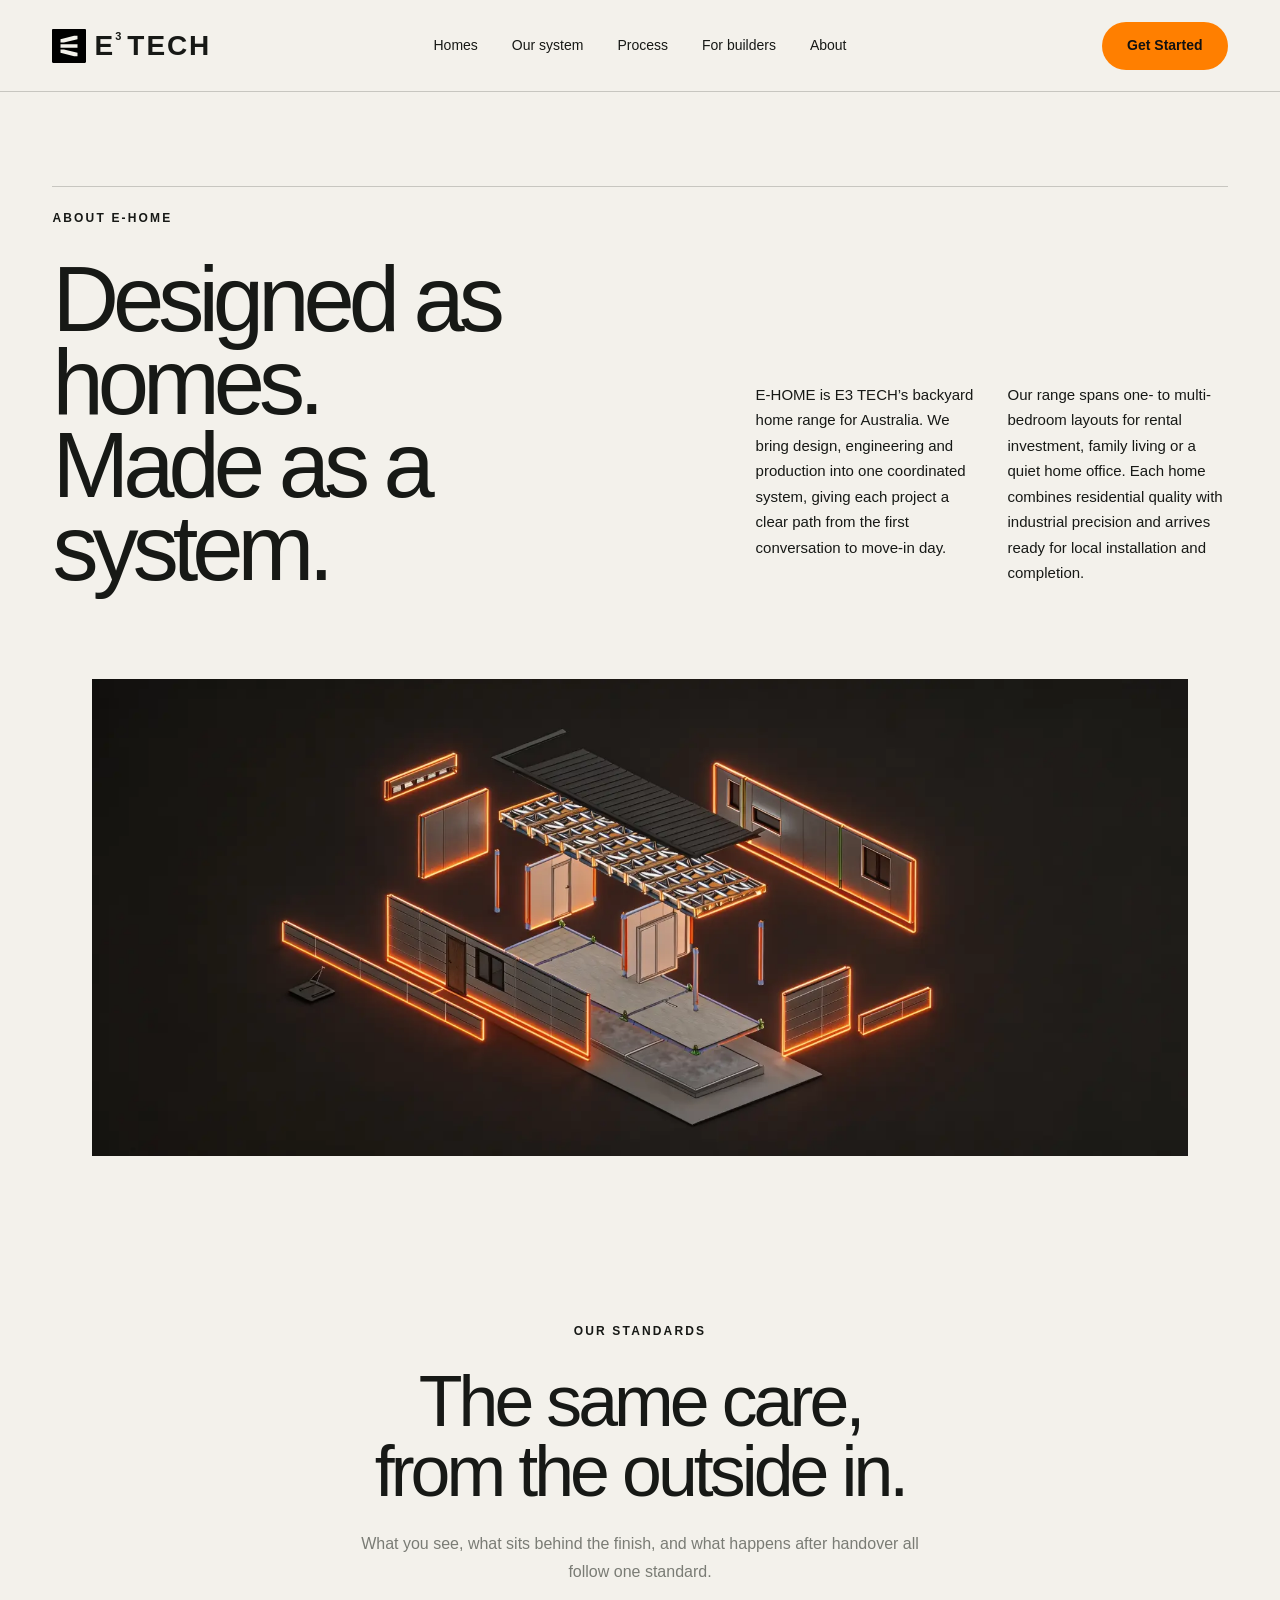
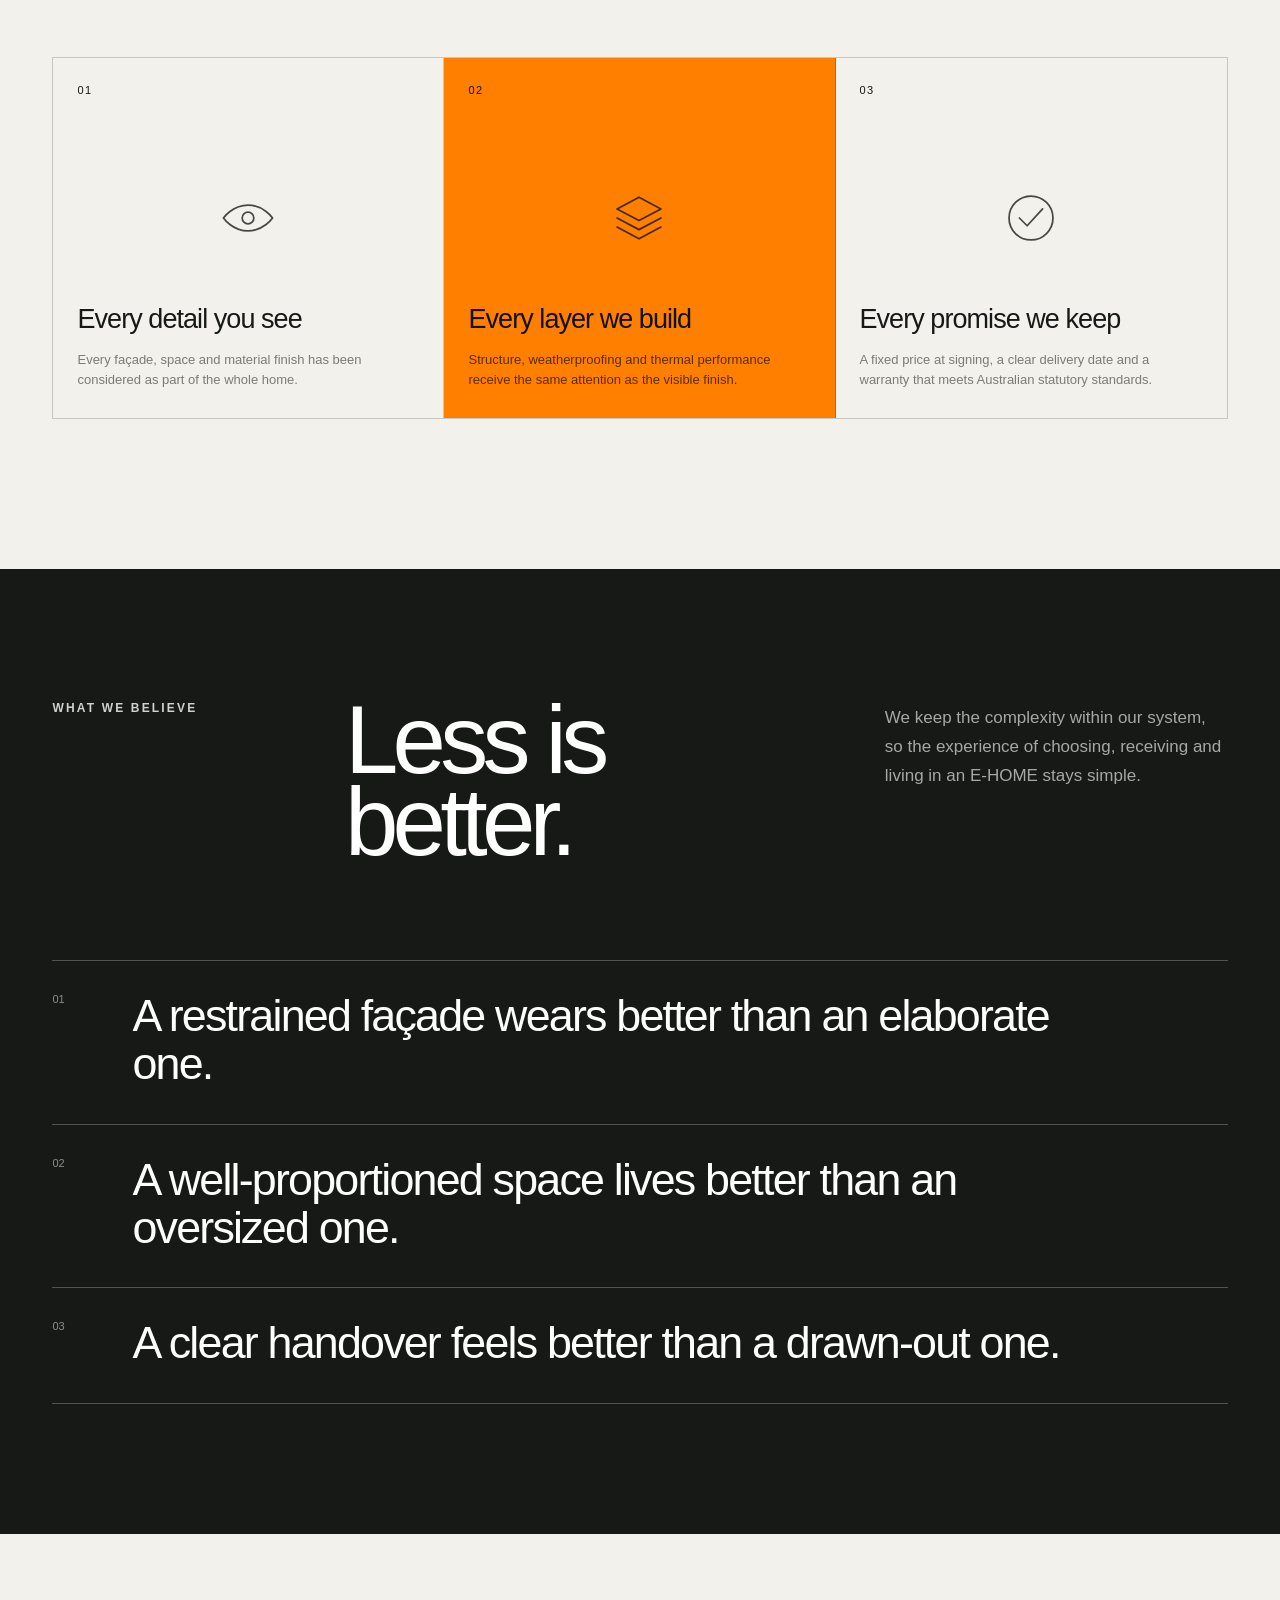
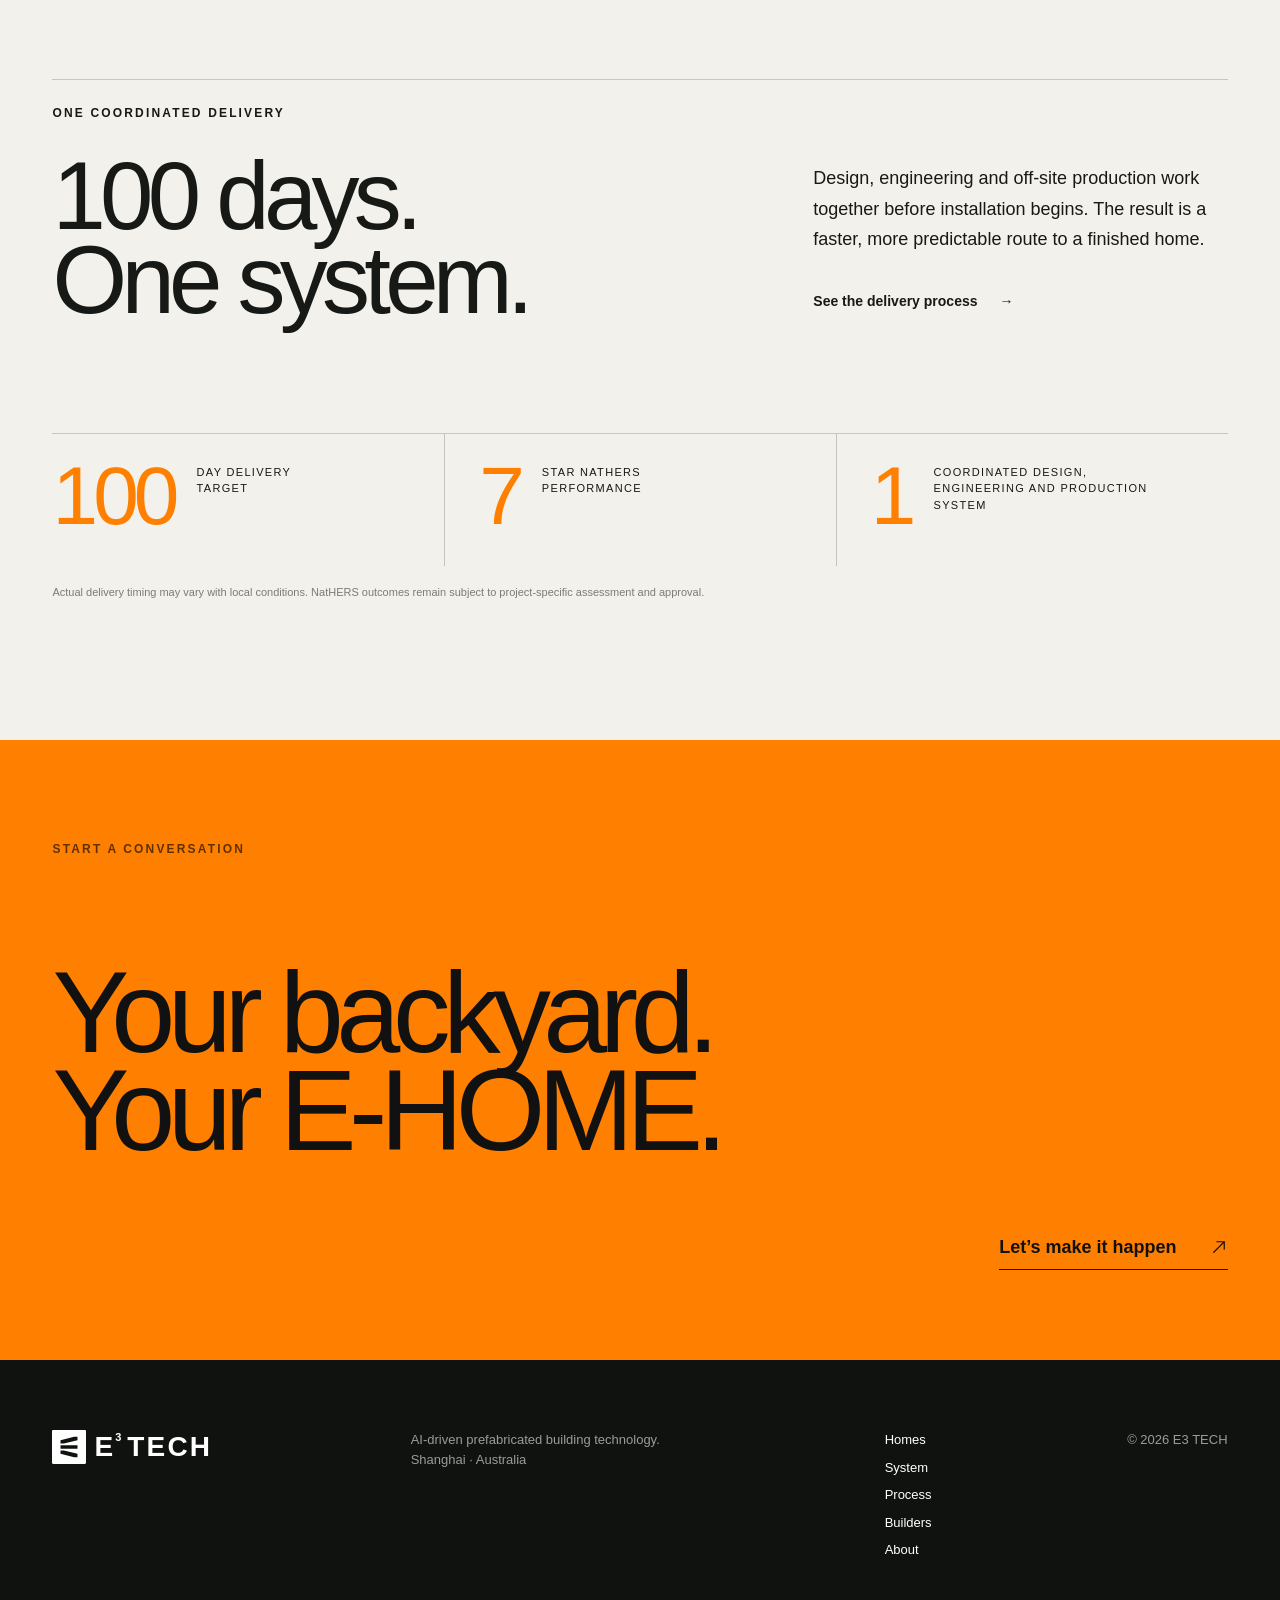
==== about/index.html @ b2e92739 "Add E-HOME About page" ====
<!doctype html>
<html lang="en">
<head>
  <meta charset="utf-8">
  <meta name="viewport" content="width=device-width,initial-scale=1">
  <meta name="description" content="E-HOME by E3 TECH brings design, engineering and precision manufacturing into one coordinated backyard home system.">
  <title>About E-HOME — E3 TECH</title>
  <link rel="stylesheet" href="../styles.css">
  <link rel="stylesheet" href="../about.css">
  <script src="../script.js" defer></script>
</head>
<body class="about-page">
  <header class="site-header scrolled" data-header>
    <a class="brand" href="../" aria-label="E3 TECH home">
      <span class="brand-logo"><img src="../assets/e3-logo.svg" alt="" width="32" height="32"></span>
      <span class="brand-mark">E<sup>3</sup></span><span class="brand-word">TECH</span>
    </a>
    <nav class="desktop-nav" aria-label="Primary navigation">
      <a href="../#homes">Homes</a>
      <a href="../#system">Our system</a>
      <a href="../process/">Process</a>
      <a href="../#partners">For builders</a>
      <a href="./" aria-current="page">About</a>
    </nav>
    <a class="header-cta" href="#contact">Get Started</a>
    <button class="menu-button" type="button" aria-expanded="false" aria-controls="mobile-menu">Menu</button>
    <nav class="mobile-menu" id="mobile-menu" aria-label="Mobile navigation">
      <a href="../#homes">Homes</a><a href="../#system">Our system</a><a href="../process/">Process</a><a href="../#partners">For builders</a><a href="./" aria-current="page">About</a><a href="#contact">Start a project</a>
    </nav>
  </header>

  <main id="top">
    <section class="about-intro section">
      <p class="eyebrow">About E-HOME</p>
      <div class="about-intro-grid">
        <h1>Designed as homes.<br>Made as a system.</h1>
        <div class="about-copy">
          <p>E-HOME is E3 TECH’s backyard home range for Australia. We bring design, engineering and production into one coordinated system, giving each project a clear path from the first conversation to move-in day.</p>
          <p>Our range spans one- to multi-bedroom layouts for rental investment, family living or a quiet home office. Each home combines residential quality with industrial precision and arrives ready for local installation and completion.</p>
        </div>
      </div>
    </section>

    <figure class="about-hero section">
      <img src="../assets/about-system.webp" alt="Exploded view of the E-HOME prefabricated building system" loading="eager">
    </figure>

    <section class="about-standards section">
      <div class="about-section-heading">
        <p class="eyebrow">Our standards</p>
        <h2>The same care,<br>from the outside in.</h2>
        <p>What you see, what sits behind the finish, and what happens after handover all follow one standard.</p>
      </div>
      <div class="standard-cards">
        <article>
          <span class="standard-index">01</span>
          <svg viewBox="0 0 48 48" aria-hidden="true"><path d="M5 24s7-10 19-10 19 10 19 10-7 10-19 10S5 24 5 24Z"/><circle cx="24" cy="24" r="4.5"/></svg>
          <h3>Every detail you see</h3>
          <p>Every façade, space and material finish has been considered as part of the whole home.</p>
        </article>
        <article class="standard-featured">
          <span class="standard-index">02</span>
          <svg viewBox="0 0 48 48" aria-hidden="true"><path d="m7 17 17-9 17 9-17 9-17-9Z"/><path d="m7 24 17 9 17-9M7 31l17 9 17-9"/></svg>
          <h3>Every layer we build</h3>
          <p>Structure, weatherproofing and thermal performance receive the same attention as the visible finish.</p>
        </article>
        <article>
          <span class="standard-index">03</span>
          <svg viewBox="0 0 48 48" aria-hidden="true"><circle cx="24" cy="24" r="17"/><path d="m15 24 6 6 12-13"/></svg>
          <h3>Every promise we keep</h3>
          <p>A fixed price at signing, a clear delivery date and a warranty that meets Australian statutory standards.</p>
        </article>
      </div>
    </section>

    <section class="about-belief section">
      <div class="belief-heading">
        <p class="eyebrow light">What we believe</p>
        <h2>Less is better.</h2>
        <p>We keep the complexity within our system, so the experience of choosing, receiving and living in an E-HOME stays simple.</p>
      </div>
      <div class="belief-list">
        <article><span>01</span><h3>A restrained façade wears better than an elaborate one.</h3></article>
        <article><span>02</span><h3>A well-proportioned space lives better than an oversized one.</h3></article>
        <article><span>03</span><h3>A clear handover feels better than a drawn-out one.</h3></article>
      </div>
    </section>

    <section class="about-delivery section">
      <p class="eyebrow">One coordinated delivery</p>
      <div class="delivery-grid">
        <h2>100 days.<br>One system.</h2>
        <div>
          <p>Design, engineering and off-site production work together before installation begins. The result is a faster, more predictable route to a finished home.</p>
          <a class="text-link" href="../process/">See the delivery process <span>→</span></a>
        </div>
      </div>
      <div class="delivery-facts">
        <div><strong>100</strong><span>day delivery<br>target</span></div>
        <div><strong>7</strong><span>star NatHERS<br>performance</span></div>
        <div><strong>1</strong><span>coordinated design,<br>engineering and production system</span></div>
      </div>
      <p class="delivery-note">Actual delivery timing may vary with local conditions. NatHERS outcomes remain subject to project-specific assessment and approval.</p>
    </section>

    <section class="contact section" id="contact">
      <p class="eyebrow light">Start a conversation</p>
      <h2>Your backyard.<br>Your E-HOME.</h2>
      <a class="contact-link" href="mailto:hello@e3tech.com?subject=E3%20TECH%20project%20enquiry">Let’s make it happen <span><svg viewBox="0 0 24 24" aria-hidden="true" focusable="false"><path d="M5 19 19 5M9 5h10v10"></path></svg></span></a>
    </section>
  </main>

  <footer class="site-footer section">
    <a class="brand footer-brand" href="../"><span class="brand-logo"><img src="../assets/e3-logo.svg" alt="" width="32" height="32"></span><span class="brand-mark">E<sup>3</sup></span><span class="brand-word">TECH</span></a>
    <p>AI-driven prefabricated building technology.<br>Shanghai · Australia</p>
    <div><a href="../#homes">Homes</a><a href="../#system">System</a><a href="../process/">Process</a><a href="../#partners">Builders</a><a href="./">About</a></div>
    <p class="copyright">© 2026 E3 TECH</p>
  </footer>
</body>
</html>
---- styles.css ----
:root{--ink:#171916;--paper:#f3f1eb;--white:#fff;--orange:#ff7f00;--grey:#7a7c75;--line:rgba(23,25,22,.2);--pad:clamp(22px,4.1vw,72px);--serif:"Helvetica Neue",Helvetica,Arial,sans-serif;--sans:"Helvetica Neue",Helvetica,Arial,sans-serif}
*{box-sizing:border-box}html{scroll-behavior:smooth}body{margin:0;background:var(--paper);color:var(--ink);font-family:var(--sans);font-size:16px;line-height:1.5}a{color:inherit;text-decoration:none}img{display:block;width:100%;height:100%;object-fit:cover}button{font:inherit}.section{padding-left:var(--pad);padding-right:var(--pad)}
.site-header{position:fixed;z-index:20;left:0;right:0;top:0;height:92px;padding:0 var(--pad);display:grid;grid-template-columns:1fr auto 1fr;align-items:center;color:#fff;border-bottom:1px solid rgba(255,255,255,.28);transition:.35s ease}.site-header.scrolled{height:76px;color:var(--ink);background:rgba(243,241,235,.96);backdrop-filter:blur(12px);border-color:var(--line)}.brand{display:flex;align-items:center;gap:8px;width:max-content;font-weight:700;letter-spacing:.12em}.brand-mark{font-size:28px;line-height:1;letter-spacing:-.07em}.brand-mark sup{font-size:11px;vertical-align:top;margin-left:4px;position:relative;top:-1px}.brand-word{font-size:28px;line-height:1}.desktop-nav{display:flex;gap:34px;font-size:14px}.desktop-nav a,.header-cta{position:relative}.desktop-nav a:after,.text-link:after{content:"";position:absolute;left:0;right:100%;bottom:-5px;height:1px;background:currentColor;transition:right .25s}.desktop-nav a:hover:after,.text-link:hover:after{right:0}.header-cta{justify-self:end;display:inline-flex;align-items:center;justify-content:center;min-height:48px;padding:0 25px;border-radius:999px;background:var(--orange);color:#111;font-size:14px;font-weight:600;transition:transform .25s ease,background-color .25s ease}.header-cta:hover{transform:translateY(-2px);background:#ff9326}.header-cta:focus-visible{outline:2px solid currentColor;outline-offset:3px}.menu-button,.mobile-menu{display:none}
.hero{height:max(720px,100svh);position:relative;color:#fff;overflow:hidden}.hero>img{position:absolute;inset:0}.hero-shade{position:absolute;inset:0;background:linear-gradient(90deg,rgba(7,12,9,.62) 0%,rgba(7,12,9,.2) 52%,rgba(7,12,9,.05) 100%),linear-gradient(0deg,rgba(0,0,0,.18),transparent 50%)}.hero-copy{position:absolute;left:var(--pad);bottom:15%;max-width:720px}.eyebrow{text-transform:uppercase;font-size:12px;letter-spacing:.18em;font-weight:600;margin:0 0 32px}.light{color:rgba(255,255,255,.8)}h1,h2,h3,p{margin-top:0}.hero h1{font-family:var(--serif);font-size:clamp(64px,8.5vw,142px);font-weight:400;line-height:.82;letter-spacing:-.06em;margin:0 0 34px}.hero-intro{max-width:470px;font-size:18px;line-height:1.55;margin-bottom:34px}.text-link{display:inline-block;position:relative;font-size:14px;font-weight:600;padding-bottom:3px}.text-link span{margin-left:18px}.light-link{color:#fff}.hero-index{position:absolute;right:var(--pad);bottom:34px;display:flex;align-items:center;gap:14px;font-size:11px;text-transform:uppercase;letter-spacing:.12em}.hero-index .line{width:52px;height:1px;background:rgba(255,255,255,.6)}
.intro{padding-top:150px;padding-bottom:170px}.intro-grid,.partners-grid{display:grid;grid-template-columns:minmax(0,1.25fr) minmax(280px,.75fr);gap:8vw;align-items:end}.intro h2,.section-heading h2,.partners h2{font-family:var(--serif);font-size:clamp(47px,6vw,96px);font-weight:400;letter-spacing:-.055em;line-height:.98;margin:0}.intro h2 em{font-weight:400;color:var(--orange)}.intro-copy,.partners-grid>div{max-width:520px;padding-bottom:8px}.intro-copy p,.partners-grid p{font-size:18px;line-height:1.7;margin-bottom:38px}
.homes{padding-bottom:160px}.section-heading{display:flex;justify-content:space-between;align-items:end;border-top:1px solid var(--line);padding-top:26px;margin-bottom:65px}.section-heading>p{max-width:480px;margin:0 0 8px;font-size:16px;line-height:1.7}.section-heading .eyebrow{margin-bottom:24px}.section-heading h2{font-size:clamp(42px,5vw,78px)}.home-card{display:grid;grid-template-columns:minmax(0,1.55fr) minmax(320px,.45fr);min-height:650px;background:#deddd7;margin-bottom:24px}.home-card.reverse{grid-template-columns:minmax(320px,.45fr) minmax(0,1.55fr)}.home-card.reverse .home-image{order:2}.home-card.reverse .home-info{order:1}.home-image{overflow:hidden}.home-image img{transition:transform .8s cubic-bezier(.2,.7,.2,1)}.home-card:hover .home-image img{transform:scale(1.025)}.crop-wide img{object-position:64% center}.home-info{padding:48px 42px 38px;display:flex;flex-direction:column;position:relative;background:#deddd7}.card-number{font-size:11px;letter-spacing:.14em;margin-bottom:70px}.home-info h3{font-family:var(--serif);font-size:62px;font-weight:400;letter-spacing:-.05em;margin-bottom:16px}.home-desc{font-size:17px;max-width:290px}.home-info dl{margin:auto 0 72px}.home-info dl div{display:flex;justify-content:space-between;padding:13px 0;border-top:1px solid rgba(23,25,22,.22)}.home-info dt{font-size:12px;text-transform:uppercase;letter-spacing:.1em}.home-info dd{margin:0}.circle-link{position:absolute;right:32px;bottom:36px;width:48px;height:48px;border:1px solid var(--ink);border-radius:50%;display:grid;place-items:center;transition:.25s}.circle-link:hover{background:var(--ink);color:#fff;transform:rotate(45deg)}.circle-link svg{width:18px;height:18px;display:block;fill:none;stroke:currentColor;stroke-width:1.6;stroke-linecap:round;stroke-linejoin:round}
.system{background:#1b211c;color:#fff;padding-top:150px;padding-bottom:135px}.system-top{display:grid;grid-template-columns:.55fr 1.2fr .75fr;gap:5vw;align-items:start}.system-top h2{font-family:var(--serif);font-size:clamp(46px,5.4vw,86px);font-weight:400;line-height:1.02;letter-spacing:-.05em;margin:0}.system-top>p:last-child{font-size:17px;line-height:1.7;color:rgba(255,255,255,.7);padding-top:10px}.stats{display:grid;grid-template-columns:repeat(3,1fr);margin-top:125px}.stats>div{border-top:1px solid rgba(255,255,255,.3);padding:30px 0 45px;display:flex;align-items:flex-start;gap:22px}.stats>div+div{padding-left:38px;border-left:1px solid rgba(255,255,255,.18)}.stats strong{font-family:var(--serif);font-size:92px;line-height:.8;font-weight:400;color:var(--orange)}.stats span{text-transform:uppercase;font-size:11px;letter-spacing:.13em;line-height:1.5}.steps{display:grid;grid-template-columns:repeat(4,1fr);gap:0;margin-top:50px}.steps article{border-top:1px solid rgba(255,255,255,.25);padding:27px 34px 0 0;min-height:210px}.steps article+article{padding-left:34px;border-left:1px solid rgba(255,255,255,.17)}.steps span{font-size:11px;color:rgba(255,255,255,.55)}.steps h3{font-family:var(--serif);font-size:30px;font-weight:400;margin:36px 0 12px}.steps p{color:rgba(255,255,255,.62);font-size:14px}
.partners{padding-top:150px;padding-bottom:160px}.partners>.eyebrow{border-top:1px solid var(--line);padding-top:26px}.partners-grid{align-items:start}.partners h2{font-size:clamp(47px,5.6vw,86px)}.promise{padding-bottom:160px}.promise>.eyebrow{margin-bottom:20px}.promise-row{display:grid;grid-template-columns:80px 1fr 1fr;align-items:center;border-top:1px solid var(--line);padding:28px 0}.promise-row:last-child{border-bottom:1px solid var(--line)}.promise-row>span{font-size:11px}.promise-row h3{font-family:var(--serif);font-size:34px;font-weight:400;margin:0}.promise-row p{margin:0;color:var(--grey)}
.contact{background:var(--orange);min-height:620px;padding-top:100px;padding-bottom:90px;display:flex;flex-direction:column;color:#111}.contact .light{color:rgba(0,0,0,.62)}.contact h2{font-family:var(--serif);font-size:clamp(66px,9vw,146px);font-weight:400;line-height:.85;letter-spacing:-.065em;margin:auto 0}.contact-link{font-size:18px;font-weight:600;align-self:flex-end;border-bottom:1px solid;padding-bottom:8px}.contact-link span{margin-left:28px;display:inline-flex;vertical-align:-3px}.contact-link svg{width:18px;height:18px;display:block;fill:none;stroke:currentColor;stroke-width:1.6;stroke-linecap:round;stroke-linejoin:round}.site-footer{display:grid;grid-template-columns:1.1fr 1.5fr .7fr auto;gap:40px;align-items:start;padding-top:70px;padding-bottom:55px;background:#10120f;color:#fff}.footer-brand{font-size:18px}.site-footer p{color:rgba(255,255,255,.58);font-size:13px}.site-footer>div{display:flex;flex-direction:column;gap:8px;font-size:13px}.copyright{text-align:right}
@media(max-width:900px){.site-header{height:72px;grid-template-columns:1fr auto}.desktop-nav,.header-cta{display:none}.menu-button{display:block;color:inherit;background:none;border:0;padding:10px 0;justify-self:end}.mobile-menu{position:absolute;top:100%;left:0;right:0;background:var(--paper);color:var(--ink);padding:22px var(--pad) 35px;flex-direction:column;gap:18px;border-top:1px solid var(--line)}.mobile-menu.open{display:flex}.hero{height:780px}.hero-copy{bottom:12%;right:var(--pad)}.hero h1{font-size:clamp(62px,16vw,96px)}.hero-index{display:none}.intro,.partners{padding-top:100px;padding-bottom:110px}.intro-grid,.partners-grid{grid-template-columns:1fr;gap:48px}.home-card,.home-card.reverse{grid-template-columns:1fr;min-height:0}.home-card.reverse .home-image{order:1}.home-card.reverse .home-info{order:2}.home-image{height:58vw;min-height:380px}.home-info{min-height:430px}.system-top{grid-template-columns:1fr}.system-top .eyebrow{margin-bottom:8px}.system-top>p:last-child{max-width:550px}.stats{margin-top:85px}.steps{grid-template-columns:repeat(2,1fr);row-gap:45px}.site-footer{grid-template-columns:1fr 1fr}.copyright{text-align:left}}
@media(max-width:600px){:root{--pad:20px}.hero{height:720px}.hero>img{object-position:63% center}.hero-shade{background:linear-gradient(90deg,rgba(7,12,9,.63),rgba(7,12,9,.12))}.hero-copy{bottom:90px}.hero-intro{font-size:16px;max-width:330px}.eyebrow{margin-bottom:22px}.intro{padding-top:84px;padding-bottom:92px}.intro h2,.partners h2{font-size:48px}.intro-copy p,.partners-grid p{font-size:16px}.section-heading{align-items:start;flex-direction:column;gap:30px;margin-bottom:38px}.homes{padding-bottom:90px}.home-image{height:74vw;min-height:270px}.home-info{min-height:390px;padding:30px 25px}.card-number{margin-bottom:45px}.home-info h3{font-size:50px}.circle-link{right:24px;bottom:27px}.system{padding-top:90px;padding-bottom:85px}.system-top h2{font-size:48px}.stats{grid-template-columns:1fr;margin-top:65px}.stats>div+div{padding-left:0;border-left:0}.stats strong{font-size:78px;min-width:58px}.steps{grid-template-columns:1fr;margin-top:25px}.steps article+article{padding-left:0;border-left:0}.steps article{min-height:170px}.promise{padding-bottom:90px}.promise-row{grid-template-columns:42px 1fr;padding:24px 0}.promise-row h3{font-size:27px}.promise-row p{grid-column:2;margin-top:8px}.contact{min-height:520px;padding-top:70px;padding-bottom:54px}.contact h2{font-size:67px}.contact-link{align-self:flex-start}.site-footer{grid-template-columns:1fr;padding-top:52px}.copyright{margin-top:15px}}
.crop-trio img{object-position:center 42%}
@media(prefers-reduced-motion:reduce){html{scroll-behavior:auto}*,*:before,*:after{transition:none!important;animation:none!important}}
.brand-logo{width:34px;height:34px;display:grid;place-items:center;flex:0 0 auto}.brand-logo img{display:block;width:100%;height:100%;object-fit:contain}.site-header.scrolled .brand-logo img{filter:brightness(0)}.footer-brand{align-items:center}
@media(max-width:900px){.brand{gap:7px}.brand-logo{width:30px;height:30px}.brand-mark,.brand-word{font-size:23px}.brand-mark sup{font-size:9px;margin-left:3px}}
.solo-pro-lockup{display:flex;align-items:baseline;gap:.14em;white-space:nowrap}.solo-pro-lockup .pro-pill{display:inline-flex;align-items:center;justify-content:center;padding:.16em .52em .13em;border:2px solid currentColor;border-radius:999px;font-family:var(--sans);font-size:.22em;font-weight:600;line-height:1;letter-spacing:-.03em;text-transform:none;transform:translateY(-.18em)}
---- about.css ----
.about-page{padding-top:92px}
.about-page .site-header{color:var(--ink);background:rgba(243,241,235,.96);border-color:var(--line)}
.about-page .site-header .brand-logo img{filter:brightness(0)}
.about-intro{padding-top:94px;padding-bottom:72px}
.about-intro>.eyebrow{border-top:1px solid var(--line);padding-top:22px}
.about-intro-grid{display:grid;grid-template-columns:minmax(0,1.12fr) minmax(420px,.88fr);gap:8vw;align-items:end}
.about-intro h1{font-size:clamp(60px,7.2vw,116px);font-weight:400;line-height:.9;letter-spacing:-.065em;margin:0}
.about-copy{display:grid;grid-template-columns:1fr 1fr;gap:32px;padding-bottom:5px}
.about-copy p{font-size:15px;line-height:1.7;margin:0}
.about-hero{height:clamp(420px,49vw,720px);padding-bottom:150px}
.about-hero img{object-position:center center}
.about-standards{padding-bottom:150px}
.about-section-heading{text-align:center;max-width:790px;margin:0 auto 72px}
.about-section-heading .eyebrow{margin-bottom:26px}
.about-section-heading h2{font-size:clamp(46px,5.6vw,86px);font-weight:400;line-height:.98;letter-spacing:-.055em;margin:0 0 24px}
.about-section-heading>p:last-child{max-width:580px;margin:0 auto;color:var(--grey);line-height:1.7}
.standard-cards{display:grid;grid-template-columns:repeat(3,1fr);border:1px solid var(--line)}
.standard-cards article{min-height:360px;padding:24px 24px 28px;display:flex;flex-direction:column;border-right:1px solid var(--line)}
.standard-cards article:last-child{border-right:0}
.standard-cards .standard-featured{background:var(--orange);color:#111;border-color:rgba(0,0,0,.2)}
.standard-index{font-size:11px;letter-spacing:.12em}
.standard-cards svg{width:62px;height:62px;margin:auto auto 50px;fill:none;stroke:currentColor;stroke-width:1.35;stroke-linecap:round;stroke-linejoin:round;opacity:.78}
.standard-cards h3{font-size:27px;font-weight:400;letter-spacing:-.035em;margin:0 0 10px}
.standard-cards p{font-size:13px;line-height:1.55;color:var(--grey);max-width:310px;margin:0}
.standard-featured p{color:rgba(0,0,0,.65)}
.about-belief{background:#171916;color:#fff;padding-top:130px;padding-bottom:130px}
.belief-heading{display:grid;grid-template-columns:.48fr 1fr .72fr;gap:5vw;align-items:start;margin-bottom:96px}
.belief-heading h2{font-size:clamp(58px,7.5vw,118px);font-weight:400;line-height:.86;letter-spacing:-.06em;margin:0}
.belief-heading>p:last-child{color:rgba(255,255,255,.62);font-size:17px;line-height:1.7;padding-top:5px}
.belief-list article{display:grid;grid-template-columns:80px 1fr;align-items:start;border-top:1px solid rgba(255,255,255,.25);padding:30px 0 36px}
.belief-list article:last-child{border-bottom:1px solid rgba(255,255,255,.25)}
.belief-list span{font-size:11px;color:rgba(255,255,255,.5)}
.belief-list h3{font-size:clamp(30px,3.5vw,54px);font-weight:400;line-height:1.08;letter-spacing:-.04em;max-width:940px;margin:0}
.about-delivery{padding-top:145px;padding-bottom:140px}
.about-delivery>.eyebrow{border-top:1px solid var(--line);padding-top:24px}
.delivery-grid{display:grid;grid-template-columns:1.1fr .72fr;gap:10vw;align-items:end}
.delivery-grid h2{font-size:clamp(58px,7.5vw,118px);font-weight:400;line-height:.88;letter-spacing:-.06em;margin:0}
.delivery-grid>div{max-width:520px;padding-bottom:8px}
.delivery-grid p{font-size:18px;line-height:1.7;margin-bottom:34px}
.delivery-facts{display:grid;grid-template-columns:repeat(3,1fr);margin-top:110px;border-top:1px solid var(--line)}
.delivery-facts>div{display:flex;gap:22px;align-items:flex-start;padding:30px 24px 38px 0}
.delivery-facts>div+div{border-left:1px solid var(--line);padding-left:34px}
.delivery-facts strong{font-size:82px;font-weight:400;line-height:.78;color:var(--orange);letter-spacing:-.06em}
.delivery-facts span{text-transform:uppercase;font-size:11px;letter-spacing:.12em;line-height:1.5}
.delivery-note{font-size:11px;color:var(--grey);margin:18px 0 0}
@media(max-width:1000px){.about-intro-grid{grid-template-columns:1fr;gap:52px}.about-copy{max-width:760px}.belief-heading{grid-template-columns:1fr;gap:22px}.belief-heading>p:last-child{max-width:620px}.delivery-grid{grid-template-columns:1fr;gap:45px}.delivery-grid>div{max-width:620px}}
@media(max-width:900px){.about-page{padding-top:72px}.about-hero{padding-bottom:100px}.standard-cards{grid-template-columns:1fr}.standard-cards article{min-height:300px;border-right:0;border-bottom:1px solid var(--line)}.standard-cards article:last-child{border-bottom:0}.standard-cards svg{margin:52px auto}.delivery-facts{grid-template-columns:1fr}.delivery-facts>div+div{border-left:0;border-top:1px solid var(--line);padding-left:0}}
@media(max-width:600px){.about-intro{padding-top:70px;padding-bottom:45px}.about-intro h1{font-size:56px}.about-copy{grid-template-columns:1fr;gap:22px}.about-copy p{font-size:16px}.about-hero{height:350px;padding-left:0;padding-right:0;padding-bottom:82px}.about-hero img{object-position:center center}.about-standards{padding-bottom:90px}.about-section-heading{text-align:left;margin-bottom:42px}.about-section-heading h2{font-size:46px}.standard-cards article{min-height:280px}.about-belief{padding-top:84px;padding-bottom:84px}.belief-heading{margin-bottom:58px}.belief-heading h2{font-size:62px}.belief-list article{grid-template-columns:42px 1fr;padding:24px 0 28px}.belief-list h3{font-size:30px}.about-delivery{padding-top:90px;padding-bottom:88px}.delivery-grid h2{font-size:62px}.delivery-grid p{font-size:16px}.delivery-facts{margin-top:72px}.delivery-facts strong{font-size:72px}}
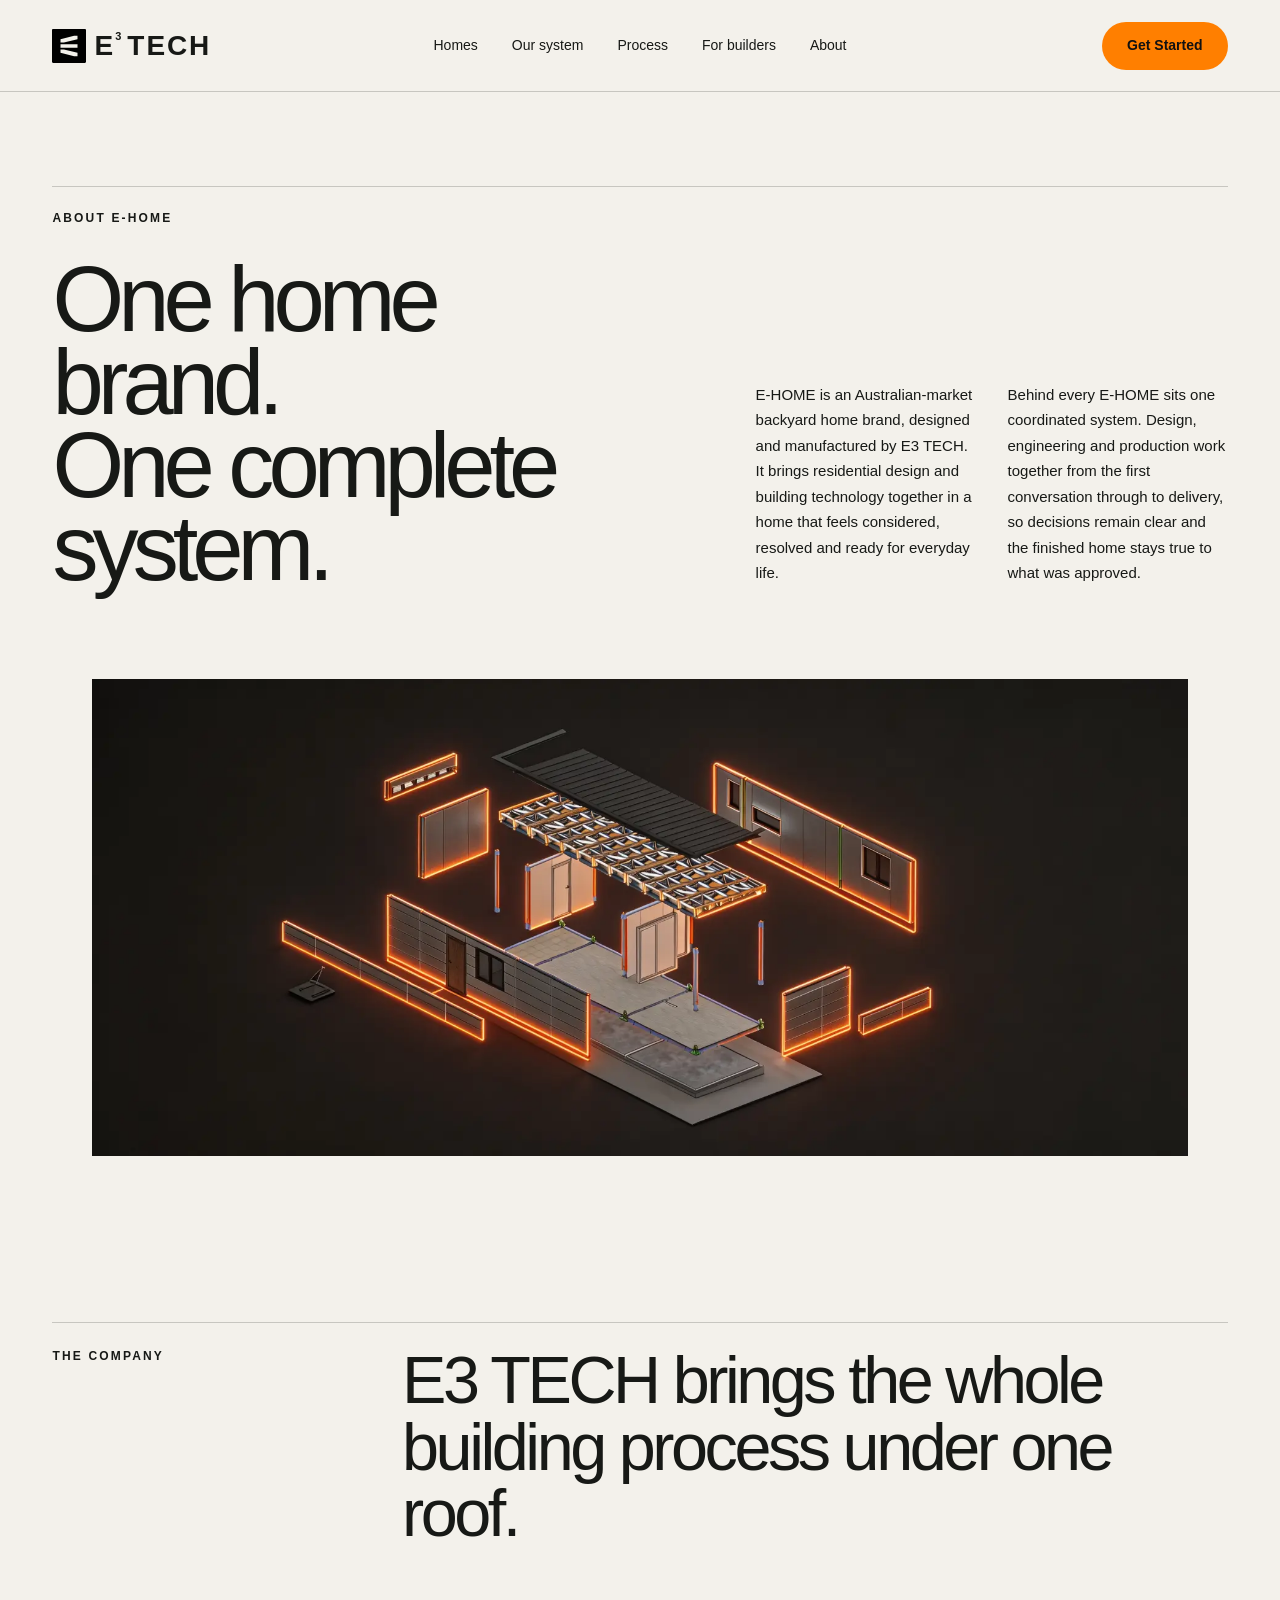
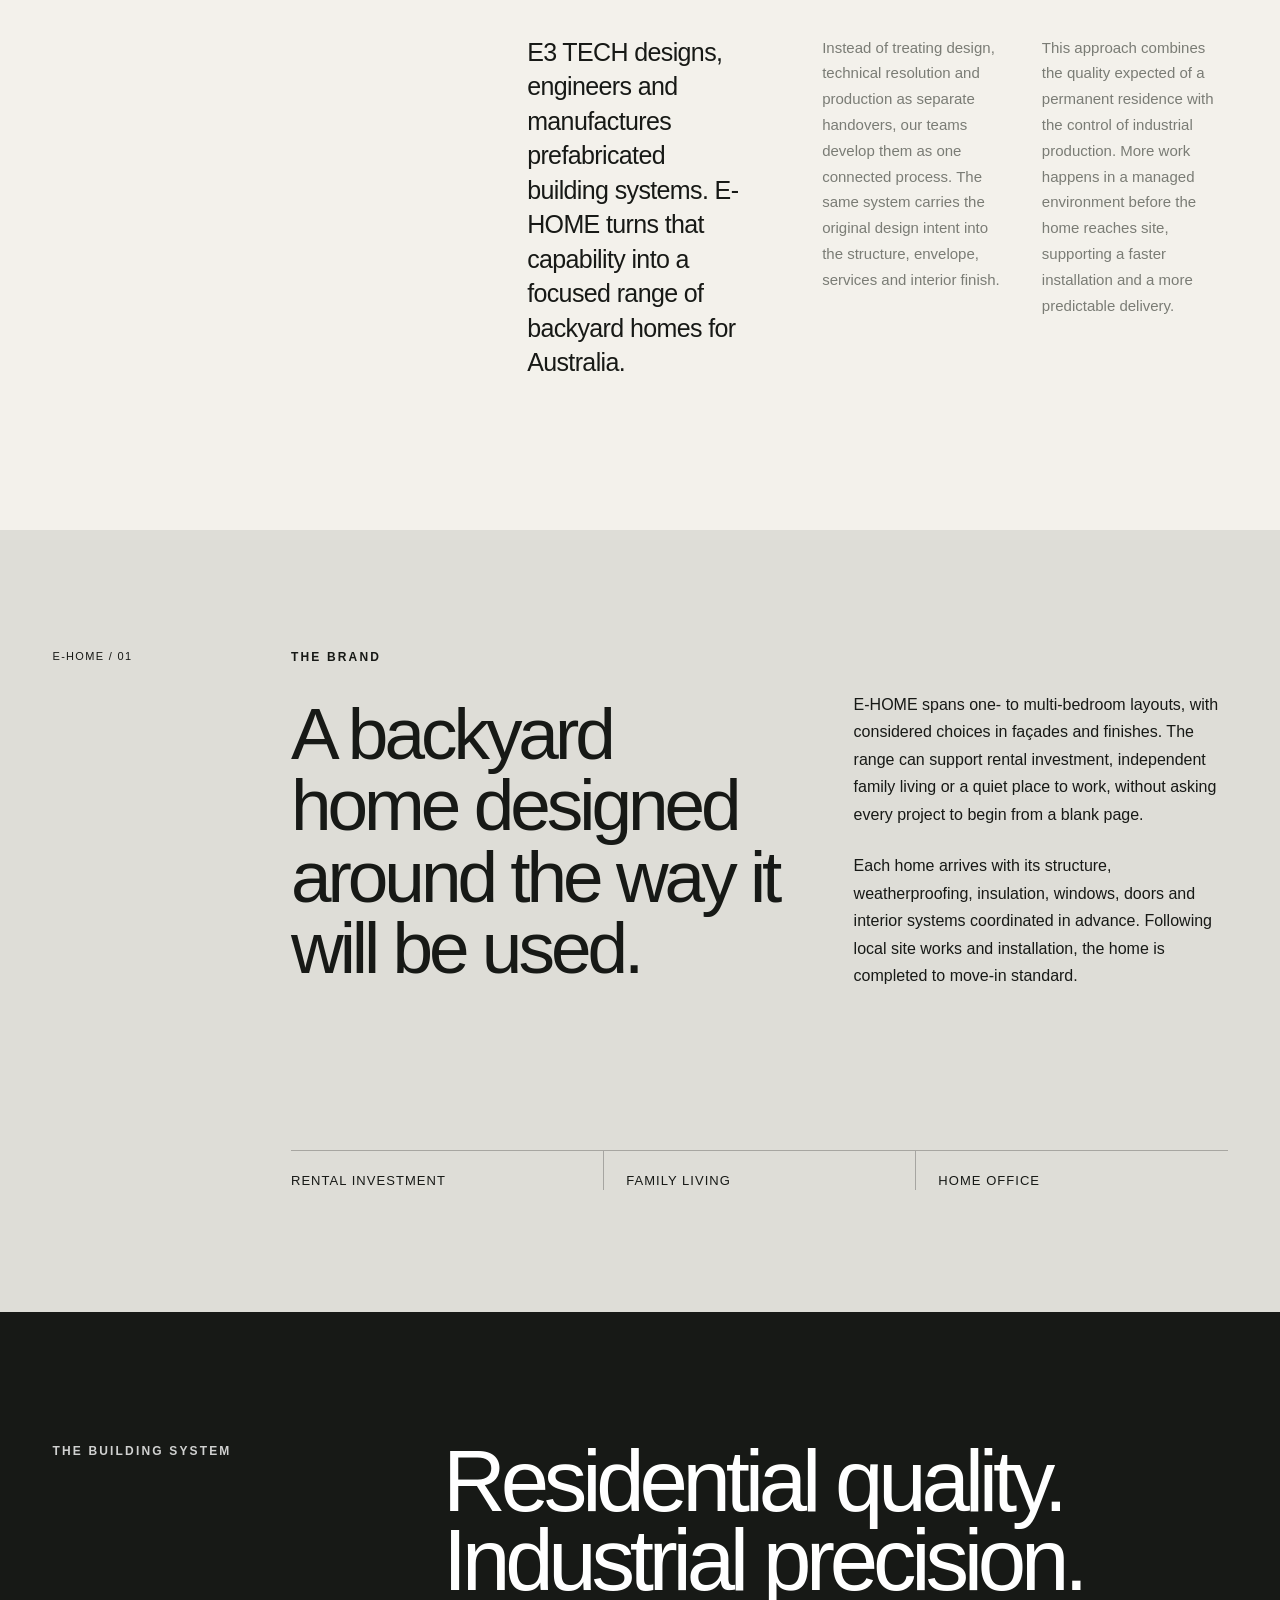
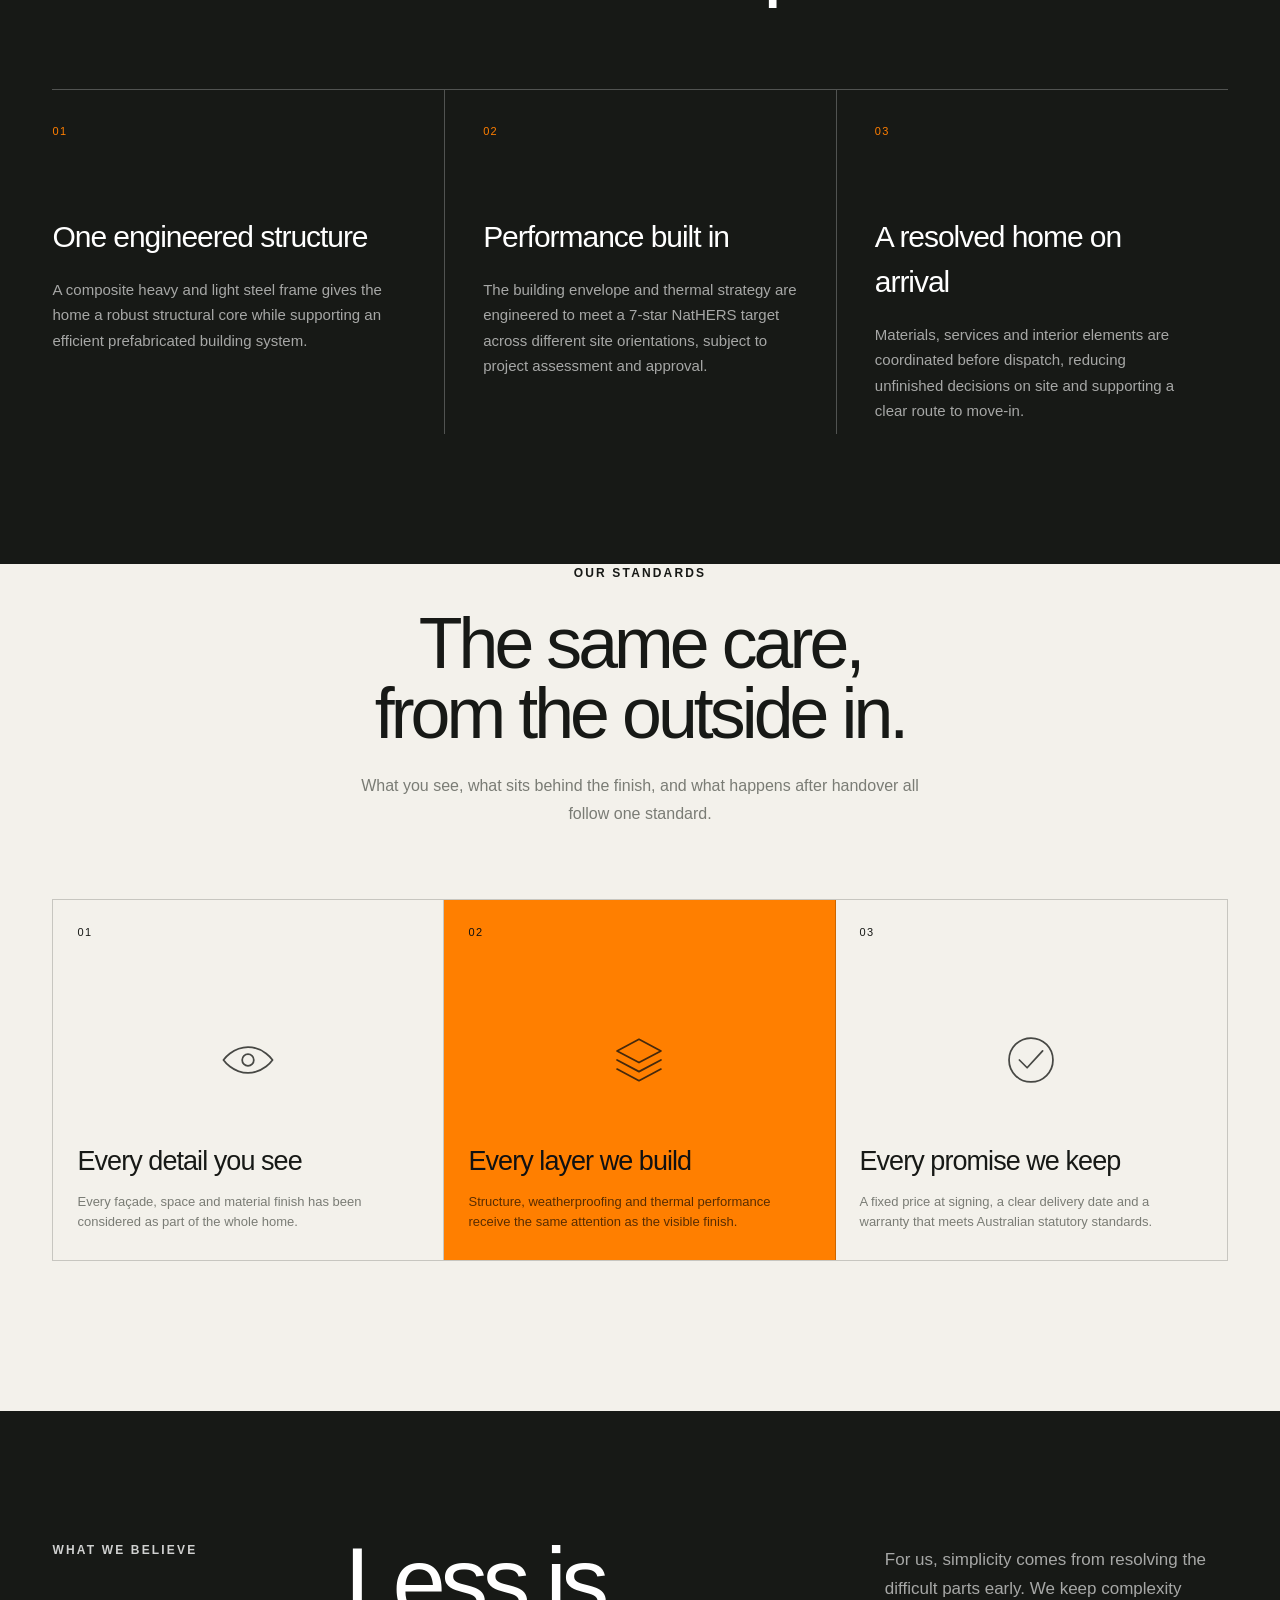
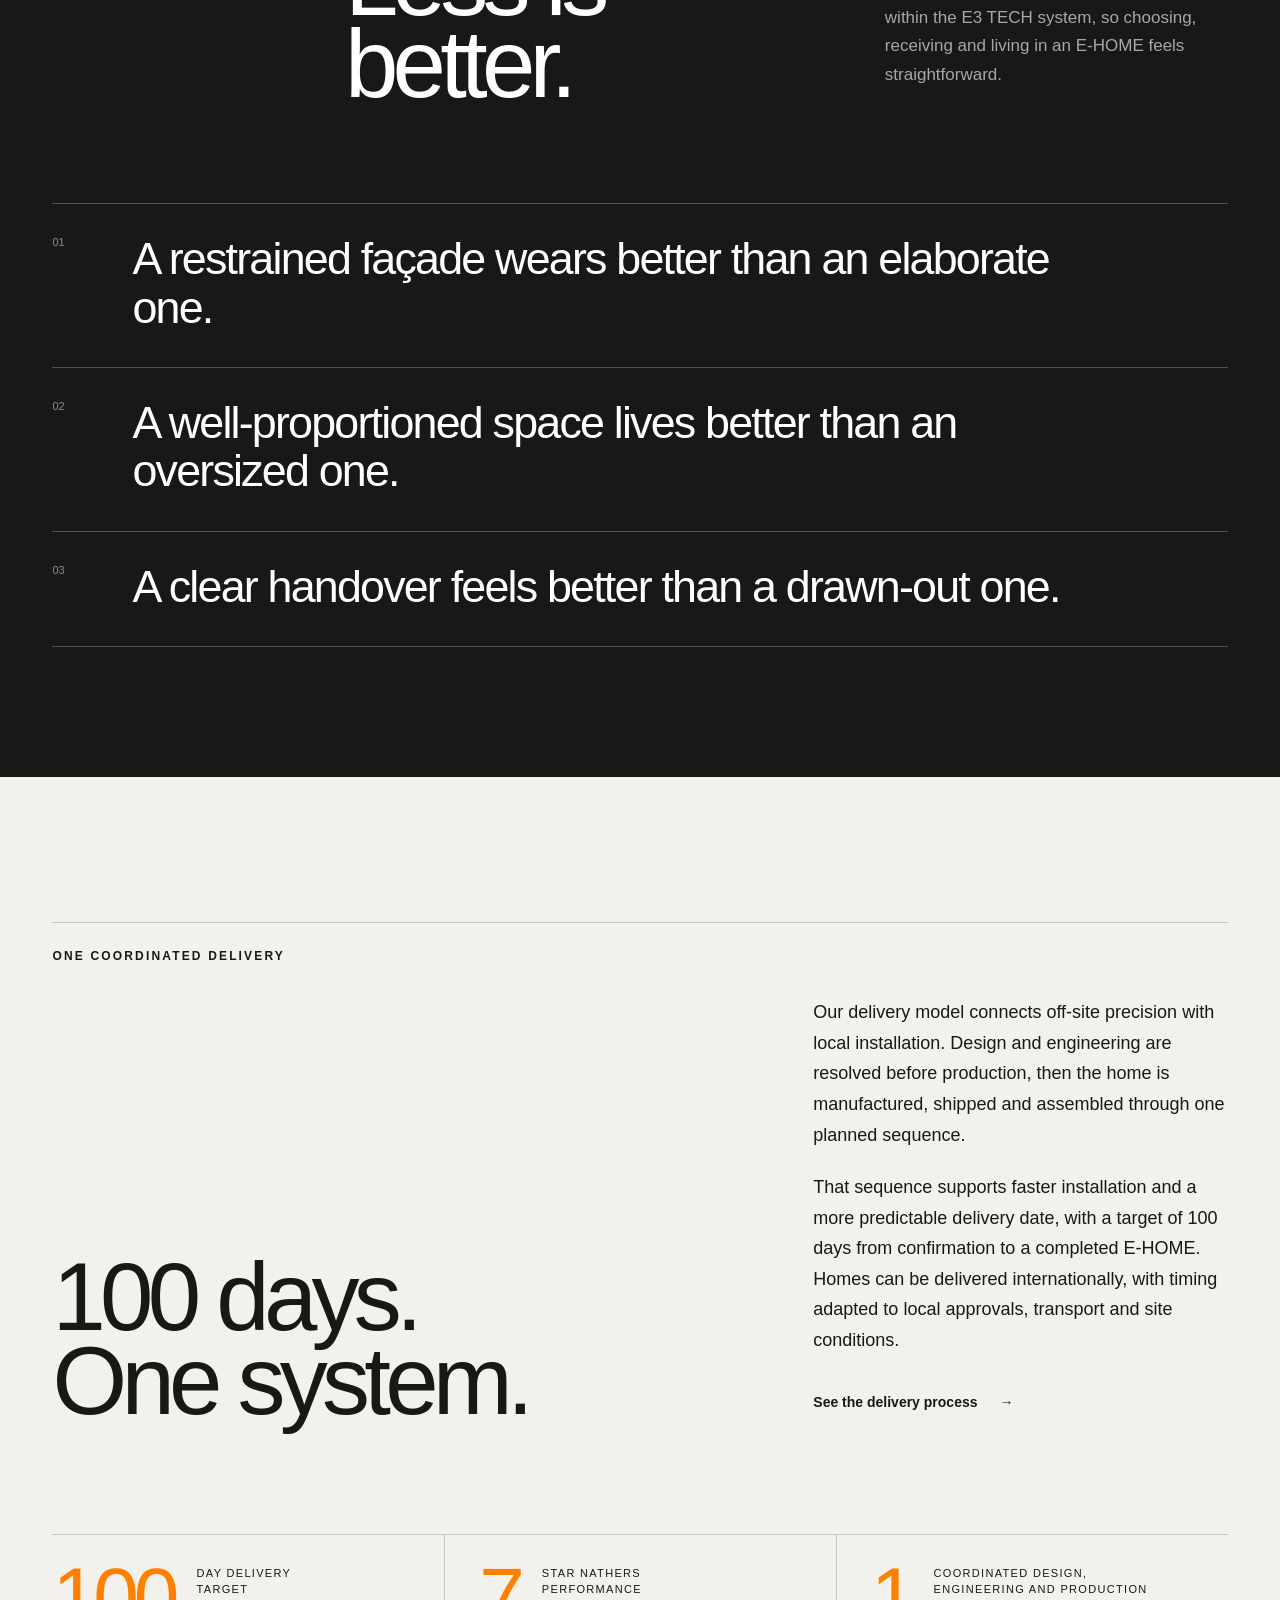
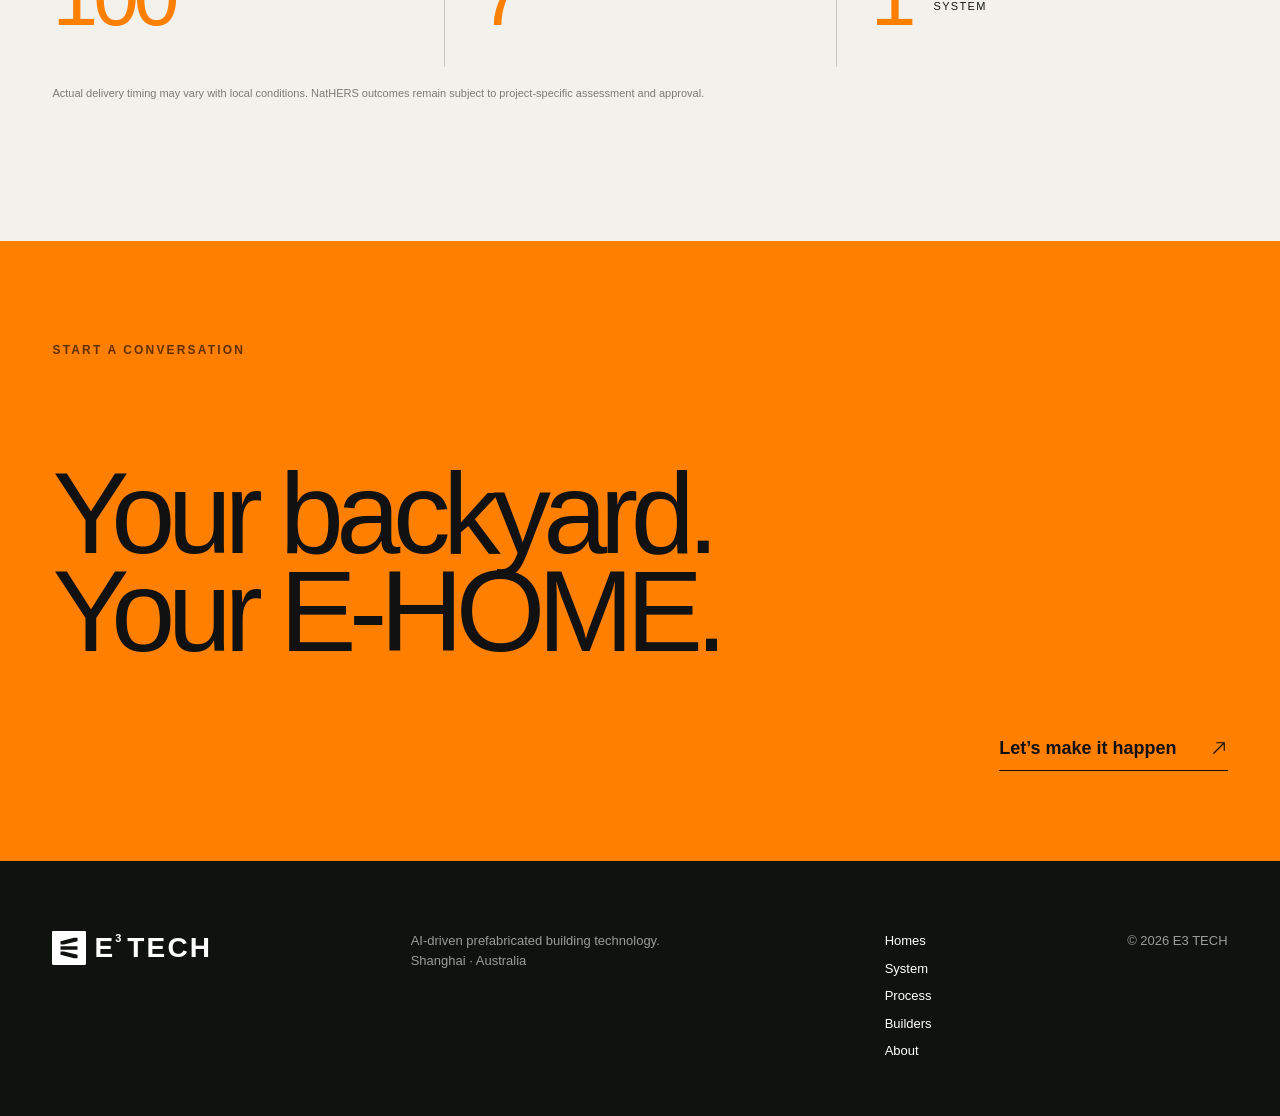
==== commit f8752f2d: "Expand E-HOME company and brand story" ====
--- a/about/index.html
+++ b/about/index.html
@@ -33,10 +33,10 @@
     <section class="about-intro section">
       <p class="eyebrow">About E-HOME</p>
       <div class="about-intro-grid">
-        <h1>Designed as homes.<br>Made as a system.</h1>
+        <h1>One home brand.<br>One complete system.</h1>
         <div class="about-copy">
-          <p>E-HOME is E3 TECH’s backyard home range for Australia. We bring design, engineering and production into one coordinated system, giving each project a clear path from the first conversation to move-in day.</p>
-          <p>Our range spans one- to multi-bedroom layouts for rental investment, family living or a quiet home office. Each home combines residential quality with industrial precision and arrives ready for local installation and completion.</p>
+          <p>E-HOME is an Australian-market backyard home brand, designed and manufactured by E3 TECH. It brings residential design and building technology together in a home that feels considered, resolved and ready for everyday life.</p>
+          <p>Behind every E-HOME sits one coordinated system. Design, engineering and production work together from the first conversation through to delivery, so decisions remain clear and the finished home stays true to what was approved.</p>
         </div>
       </div>
     </section>
@@ -44,6 +44,61 @@
     <figure class="about-hero section">
       <img src="../assets/about-system.webp" alt="Exploded view of the E-HOME prefabricated building system" loading="eager">
     </figure>
+
+    <section class="about-story section">
+      <div class="story-heading">
+        <p class="eyebrow">The company</p>
+        <h2>E3 TECH brings the whole building process under one roof.</h2>
+      </div>
+      <div class="story-copy story-copy-company">
+        <p class="story-lead">E3 TECH designs, engineers and manufactures prefabricated building systems. E-HOME turns that capability into a focused range of backyard homes for Australia.</p>
+        <div class="story-columns">
+          <p>Instead of treating design, technical resolution and production as separate handovers, our teams develop them as one connected process. The same system carries the original design intent into the structure, envelope, services and interior finish.</p>
+          <p>This approach combines the quality expected of a permanent residence with the control of industrial production. More work happens in a managed environment before the home reaches site, supporting a faster installation and a more predictable delivery.</p>
+        </div>
+      </div>
+    </section>
+
+    <section class="about-brand section">
+      <div class="brand-number">E-HOME / 01</div>
+      <div class="brand-statement">
+        <p class="eyebrow">The brand</p>
+        <h2>A backyard home designed around the way it will be used.</h2>
+      </div>
+      <div class="brand-copy">
+        <p>E-HOME spans one- to multi-bedroom layouts, with considered choices in façades and finishes. The range can support rental investment, independent family living or a quiet place to work, without asking every project to begin from a blank page.</p>
+        <p>Each home arrives with its structure, weatherproofing, insulation, windows, doors and interior systems coordinated in advance. Following local site works and installation, the home is completed to move-in standard.</p>
+      </div>
+      <div class="brand-uses" aria-label="E-HOME uses">
+        <span>Rental investment</span>
+        <span>Family living</span>
+        <span>Home office</span>
+      </div>
+    </section>
+
+    <section class="about-system-detail section">
+      <div class="system-detail-heading">
+        <p class="eyebrow light">The building system</p>
+        <h2>Residential quality.<br>Industrial precision.</h2>
+      </div>
+      <div class="system-detail-grid">
+        <article>
+          <span>01</span>
+          <h3>One engineered structure</h3>
+          <p>A composite heavy and light steel frame gives the home a robust structural core while supporting an efficient prefabricated building system.</p>
+        </article>
+        <article>
+          <span>02</span>
+          <h3>Performance built in</h3>
+          <p>The building envelope and thermal strategy are engineered to meet a 7-star NatHERS target across different site orientations, subject to project assessment and approval.</p>
+        </article>
+        <article>
+          <span>03</span>
+          <h3>A resolved home on arrival</h3>
+          <p>Materials, services and interior elements are coordinated before dispatch, reducing unfinished decisions on site and supporting a clear route to move-in.</p>
+        </article>
+      </div>
+    </section>
 
     <section class="about-standards section">
       <div class="about-section-heading">
@@ -77,7 +132,7 @@
       <div class="belief-heading">
         <p class="eyebrow light">What we believe</p>
         <h2>Less is better.</h2>
-        <p>We keep the complexity within our system, so the experience of choosing, receiving and living in an E-HOME stays simple.</p>
+        <p>For us, simplicity comes from resolving the difficult parts early. We keep complexity within the E3 TECH system, so choosing, receiving and living in an E-HOME feels straightforward.</p>
       </div>
       <div class="belief-list">
         <article><span>01</span><h3>A restrained façade wears better than an elaborate one.</h3></article>
@@ -91,7 +146,8 @@
       <div class="delivery-grid">
         <h2>100 days.<br>One system.</h2>
         <div>
-          <p>Design, engineering and off-site production work together before installation begins. The result is a faster, more predictable route to a finished home.</p>
+          <p>Our delivery model connects off-site precision with local installation. Design and engineering are resolved before production, then the home is manufactured, shipped and assembled through one planned sequence.</p>
+          <p>That sequence supports faster installation and a more predictable delivery date, with a target of 100 days from confirmation to a completed E-HOME. Homes can be delivered internationally, with timing adapted to local approvals, transport and site conditions.</p>
           <a class="text-link" href="../process/">See the delivery process <span>→</span></a>
         </div>
       </div>
--- a/about.css
+++ b/about.css
@@ -9,6 +9,30 @@
 .about-copy p{font-size:15px;line-height:1.7;margin:0}
 .about-hero{height:clamp(420px,49vw,720px);padding-bottom:150px}
 .about-hero img{object-position:center center}
+.about-story{padding-bottom:150px}
+.story-heading{display:grid;grid-template-columns:.38fr 1.15fr;gap:6vw;border-top:1px solid var(--line);padding-top:24px}
+.story-heading h2{font-size:clamp(44px,5.2vw,78px);font-weight:400;line-height:1;letter-spacing:-.052em;max-width:980px;margin:0}
+.story-copy{display:grid;grid-template-columns:.7fr 1.3fr;gap:6vw;margin-top:88px;margin-left:calc(38% + 2.2vw)}
+.story-lead{font-size:25px;line-height:1.38;letter-spacing:-.025em;margin:0}
+.story-columns{display:grid;grid-template-columns:1fr 1fr;gap:34px}
+.story-columns p{font-size:15px;line-height:1.72;margin:0;color:var(--grey)}
+.about-brand{background:#deddd7;padding-top:118px;padding-bottom:122px;display:grid;grid-template-columns:.35fr 1fr .75fr;gap:5vw;position:relative}
+.brand-number{font-size:11px;letter-spacing:.12em;text-transform:uppercase}
+.brand-statement h2{font-size:clamp(46px,5.7vw,86px);font-weight:400;line-height:.98;letter-spacing:-.055em;max-width:860px;margin:0}
+.brand-copy{padding-top:43px}
+.brand-copy p{font-size:16px;line-height:1.72;margin:0 0 24px}
+.brand-uses{grid-column:2/4;display:grid;grid-template-columns:repeat(3,1fr);border-top:1px solid rgba(0,0,0,.25);margin-top:72px}
+.brand-uses span{font-size:13px;letter-spacing:.08em;text-transform:uppercase;padding:20px 22px 0 0}
+.brand-uses span+span{border-left:1px solid rgba(0,0,0,.25);padding-left:22px}
+.about-system-detail{background:#171916;color:#fff;padding-top:130px;padding-bottom:130px}
+.system-detail-heading{display:grid;grid-template-columns:.4fr 1fr;gap:6vw;align-items:start;margin-bottom:90px}
+.system-detail-heading h2{font-size:clamp(54px,6.8vw,104px);font-weight:400;line-height:.9;letter-spacing:-.06em;margin:0}
+.system-detail-grid{display:grid;grid-template-columns:repeat(3,1fr);border-top:1px solid rgba(255,255,255,.25)}
+.system-detail-grid article{padding:28px 38px 10px 0}
+.system-detail-grid article+article{border-left:1px solid rgba(255,255,255,.25);padding-left:38px}
+.system-detail-grid span{font-size:11px;color:var(--orange);letter-spacing:.12em}
+.system-detail-grid h3{font-size:30px;font-weight:400;letter-spacing:-.035em;margin:72px 0 18px}
+.system-detail-grid p{font-size:15px;line-height:1.7;color:rgba(255,255,255,.62);max-width:380px;margin:0}
 .about-standards{padding-bottom:150px}
 .about-section-heading{text-align:center;max-width:790px;margin:0 auto 72px}
 .about-section-heading .eyebrow{margin-bottom:26px}
@@ -37,12 +61,13 @@
 .delivery-grid h2{font-size:clamp(58px,7.5vw,118px);font-weight:400;line-height:.88;letter-spacing:-.06em;margin:0}
 .delivery-grid>div{max-width:520px;padding-bottom:8px}
 .delivery-grid p{font-size:18px;line-height:1.7;margin-bottom:34px}
+.delivery-grid p+p{margin-top:-12px}
 .delivery-facts{display:grid;grid-template-columns:repeat(3,1fr);margin-top:110px;border-top:1px solid var(--line)}
 .delivery-facts>div{display:flex;gap:22px;align-items:flex-start;padding:30px 24px 38px 0}
 .delivery-facts>div+div{border-left:1px solid var(--line);padding-left:34px}
 .delivery-facts strong{font-size:82px;font-weight:400;line-height:.78;color:var(--orange);letter-spacing:-.06em}
 .delivery-facts span{text-transform:uppercase;font-size:11px;letter-spacing:.12em;line-height:1.5}
 .delivery-note{font-size:11px;color:var(--grey);margin:18px 0 0}
-@media(max-width:1000px){.about-intro-grid{grid-template-columns:1fr;gap:52px}.about-copy{max-width:760px}.belief-heading{grid-template-columns:1fr;gap:22px}.belief-heading>p:last-child{max-width:620px}.delivery-grid{grid-template-columns:1fr;gap:45px}.delivery-grid>div{max-width:620px}}
-@media(max-width:900px){.about-page{padding-top:72px}.about-hero{padding-bottom:100px}.standard-cards{grid-template-columns:1fr}.standard-cards article{min-height:300px;border-right:0;border-bottom:1px solid var(--line)}.standard-cards article:last-child{border-bottom:0}.standard-cards svg{margin:52px auto}.delivery-facts{grid-template-columns:1fr}.delivery-facts>div+div{border-left:0;border-top:1px solid var(--line);padding-left:0}}
-@media(max-width:600px){.about-intro{padding-top:70px;padding-bottom:45px}.about-intro h1{font-size:56px}.about-copy{grid-template-columns:1fr;gap:22px}.about-copy p{font-size:16px}.about-hero{height:350px;padding-left:0;padding-right:0;padding-bottom:82px}.about-hero img{object-position:center center}.about-standards{padding-bottom:90px}.about-section-heading{text-align:left;margin-bottom:42px}.about-section-heading h2{font-size:46px}.standard-cards article{min-height:280px}.about-belief{padding-top:84px;padding-bottom:84px}.belief-heading{margin-bottom:58px}.belief-heading h2{font-size:62px}.belief-list article{grid-template-columns:42px 1fr;padding:24px 0 28px}.belief-list h3{font-size:30px}.about-delivery{padding-top:90px;padding-bottom:88px}.delivery-grid h2{font-size:62px}.delivery-grid p{font-size:16px}.delivery-facts{margin-top:72px}.delivery-facts strong{font-size:72px}}
+@media(max-width:1000px){.about-intro-grid{grid-template-columns:1fr;gap:52px}.about-copy{max-width:760px}.story-copy{margin-left:0;grid-template-columns:.7fr 1.3fr}.about-brand{grid-template-columns:.3fr 1fr}.brand-copy{grid-column:2}.brand-uses{grid-column:2}.belief-heading{grid-template-columns:1fr;gap:22px}.belief-heading>p:last-child{max-width:620px}.delivery-grid{grid-template-columns:1fr;gap:45px}.delivery-grid>div{max-width:620px}}
+@media(max-width:900px){.about-page{padding-top:72px}.about-hero{padding-bottom:100px}.story-heading,.system-detail-heading{grid-template-columns:1fr;gap:24px}.story-copy{grid-template-columns:1fr;margin-top:58px}.about-brand{grid-template-columns:1fr}.brand-copy,.brand-uses{grid-column:1}.brand-uses{margin-top:36px}.system-detail-grid{grid-template-columns:1fr}.system-detail-grid article{padding:28px 0 38px}.system-detail-grid article+article{border-left:0;border-top:1px solid rgba(255,255,255,.25);padding-left:0}.system-detail-grid h3{margin-top:42px}.standard-cards{grid-template-columns:1fr}.standard-cards article{min-height:300px;border-right:0;border-bottom:1px solid var(--line)}.standard-cards article:last-child{border-bottom:0}.standard-cards svg{margin:52px auto}.delivery-facts{grid-template-columns:1fr}.delivery-facts>div+div{border-left:0;border-top:1px solid var(--line);padding-left:0}}
+@media(max-width:600px){.about-intro{padding-top:70px;padding-bottom:45px}.about-intro h1{font-size:52px}.about-copy{grid-template-columns:1fr;gap:22px}.about-copy p{font-size:16px}.about-hero{height:350px;padding-left:0;padding-right:0;padding-bottom:82px}.about-hero img{object-position:center center}.about-story{padding-bottom:90px}.story-heading h2{font-size:44px}.story-copy{margin-top:44px}.story-lead{font-size:22px}.story-columns{grid-template-columns:1fr;gap:22px}.story-columns p{font-size:16px}.about-brand{padding-top:80px;padding-bottom:82px}.brand-statement h2{font-size:44px}.brand-copy{padding-top:18px}.brand-uses{grid-template-columns:1fr}.brand-uses span{padding:15px 0}.brand-uses span+span{border-left:0;border-top:1px solid rgba(0,0,0,.25);padding-left:0}.about-system-detail{padding-top:84px;padding-bottom:84px}.system-detail-heading{margin-bottom:58px}.system-detail-heading h2{font-size:50px}.system-detail-grid h3{font-size:28px}.about-standards{padding-bottom:90px}.about-section-heading{text-align:left;margin-bottom:42px}.about-section-heading h2{font-size:46px}.standard-cards article{min-height:280px}.about-belief{padding-top:84px;padding-bottom:84px}.belief-heading{margin-bottom:58px}.belief-heading h2{font-size:62px}.belief-list article{grid-template-columns:42px 1fr;padding:24px 0 28px}.belief-list h3{font-size:30px}.about-delivery{padding-top:90px;padding-bottom:88px}.delivery-grid h2{font-size:62px}.delivery-grid p{font-size:16px}.delivery-facts{margin-top:72px}.delivery-facts strong{font-size:72px}}
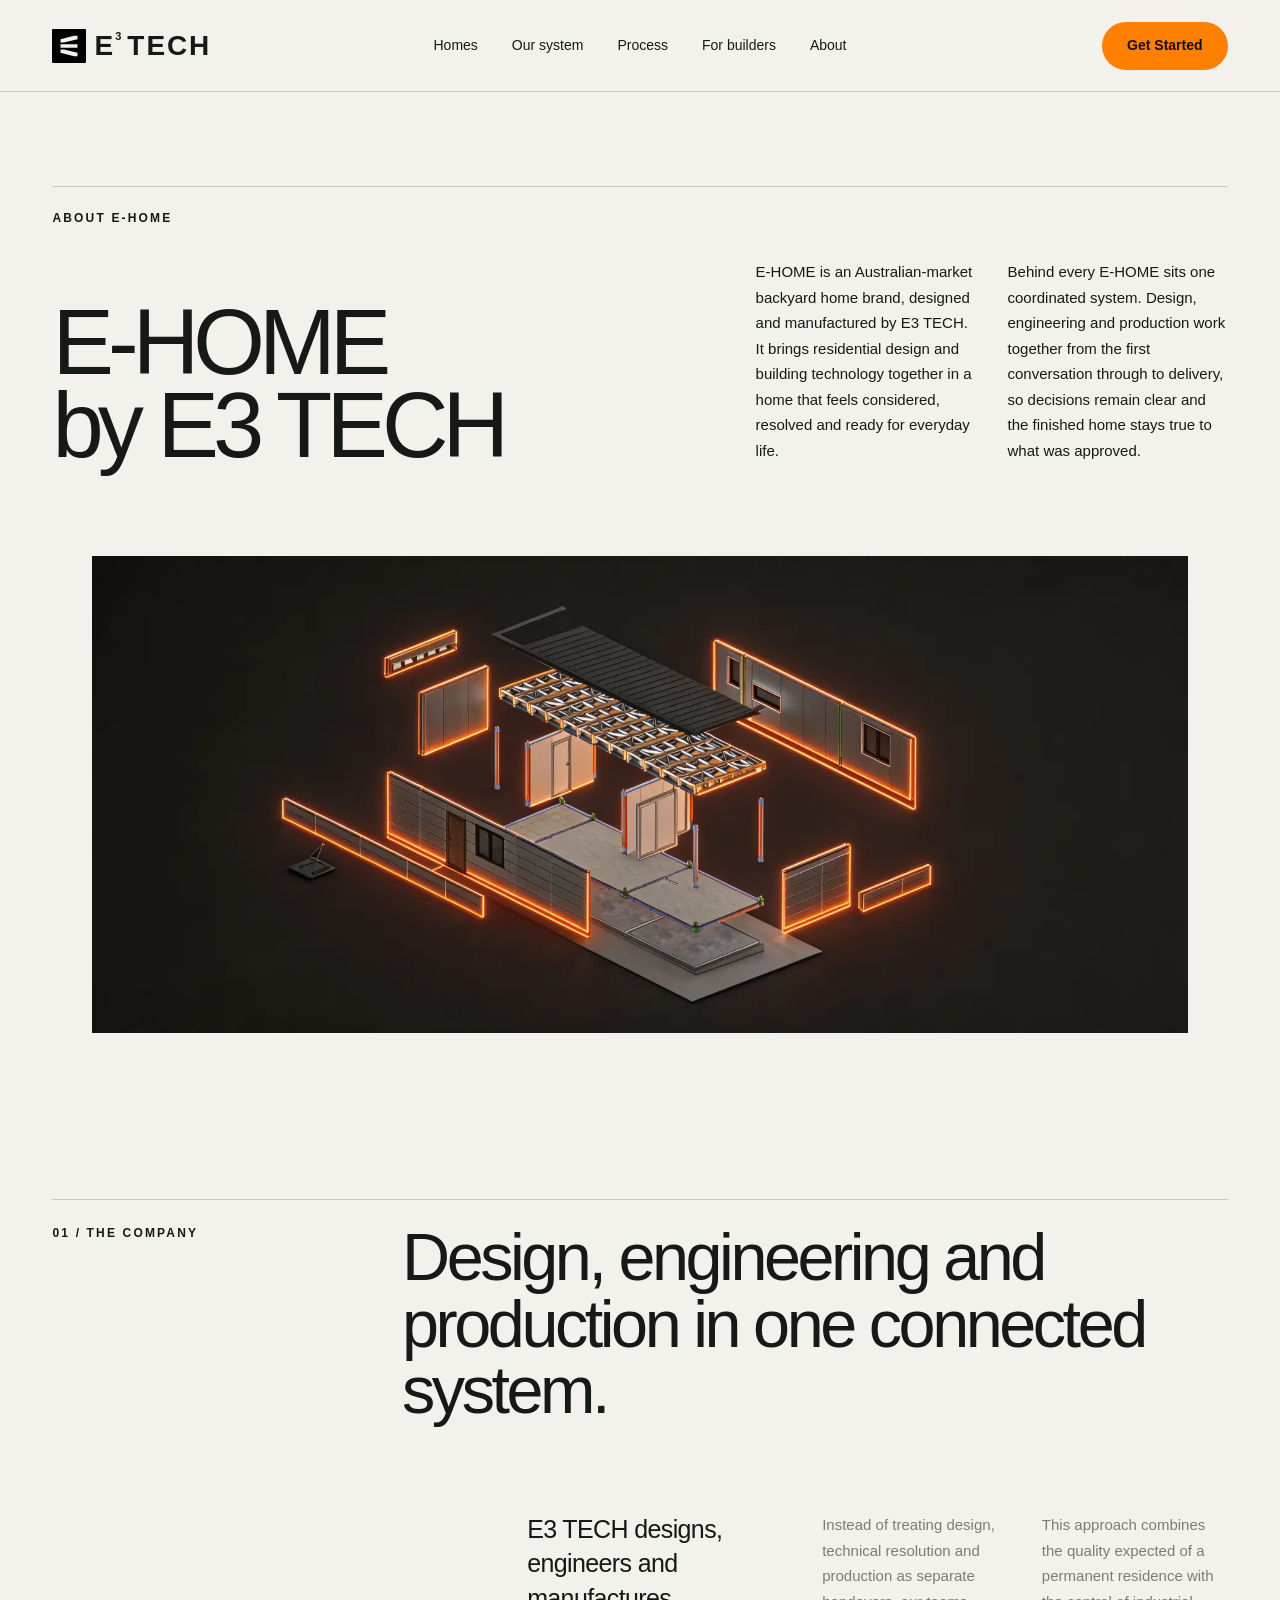
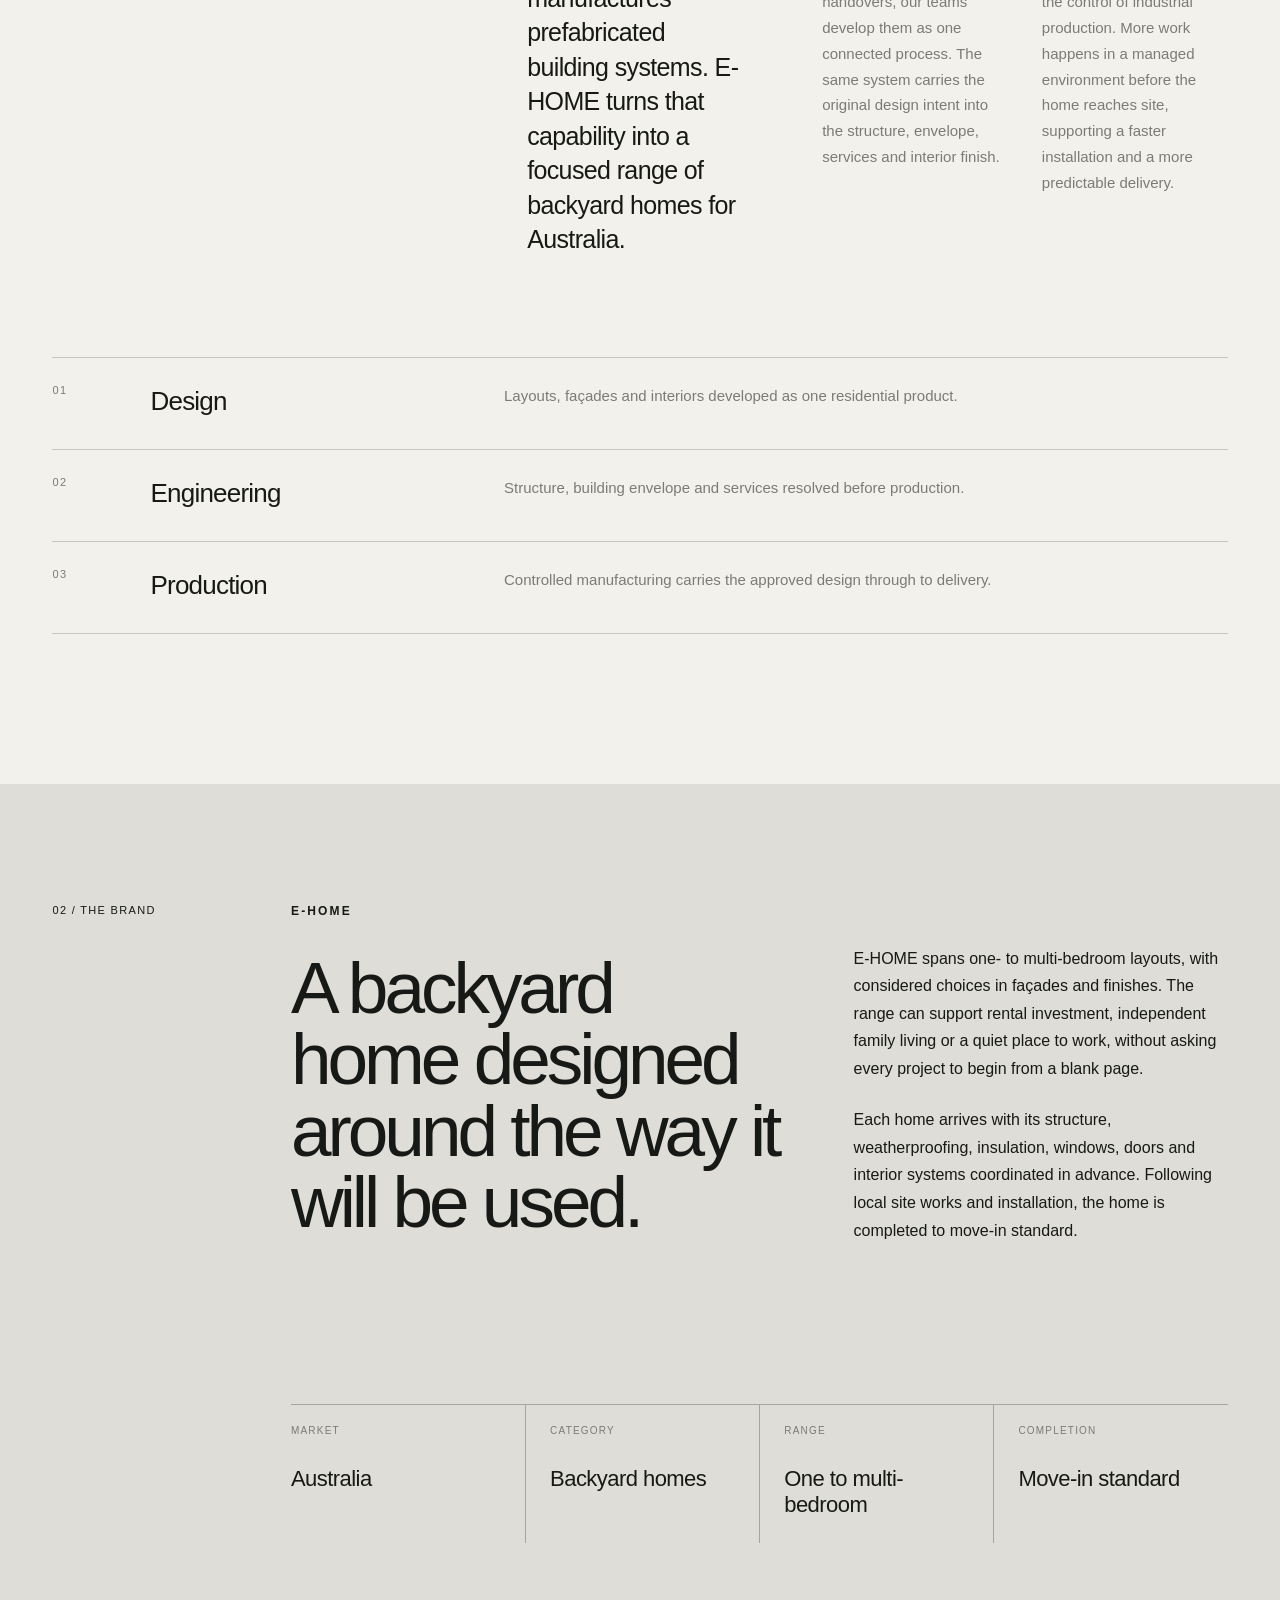
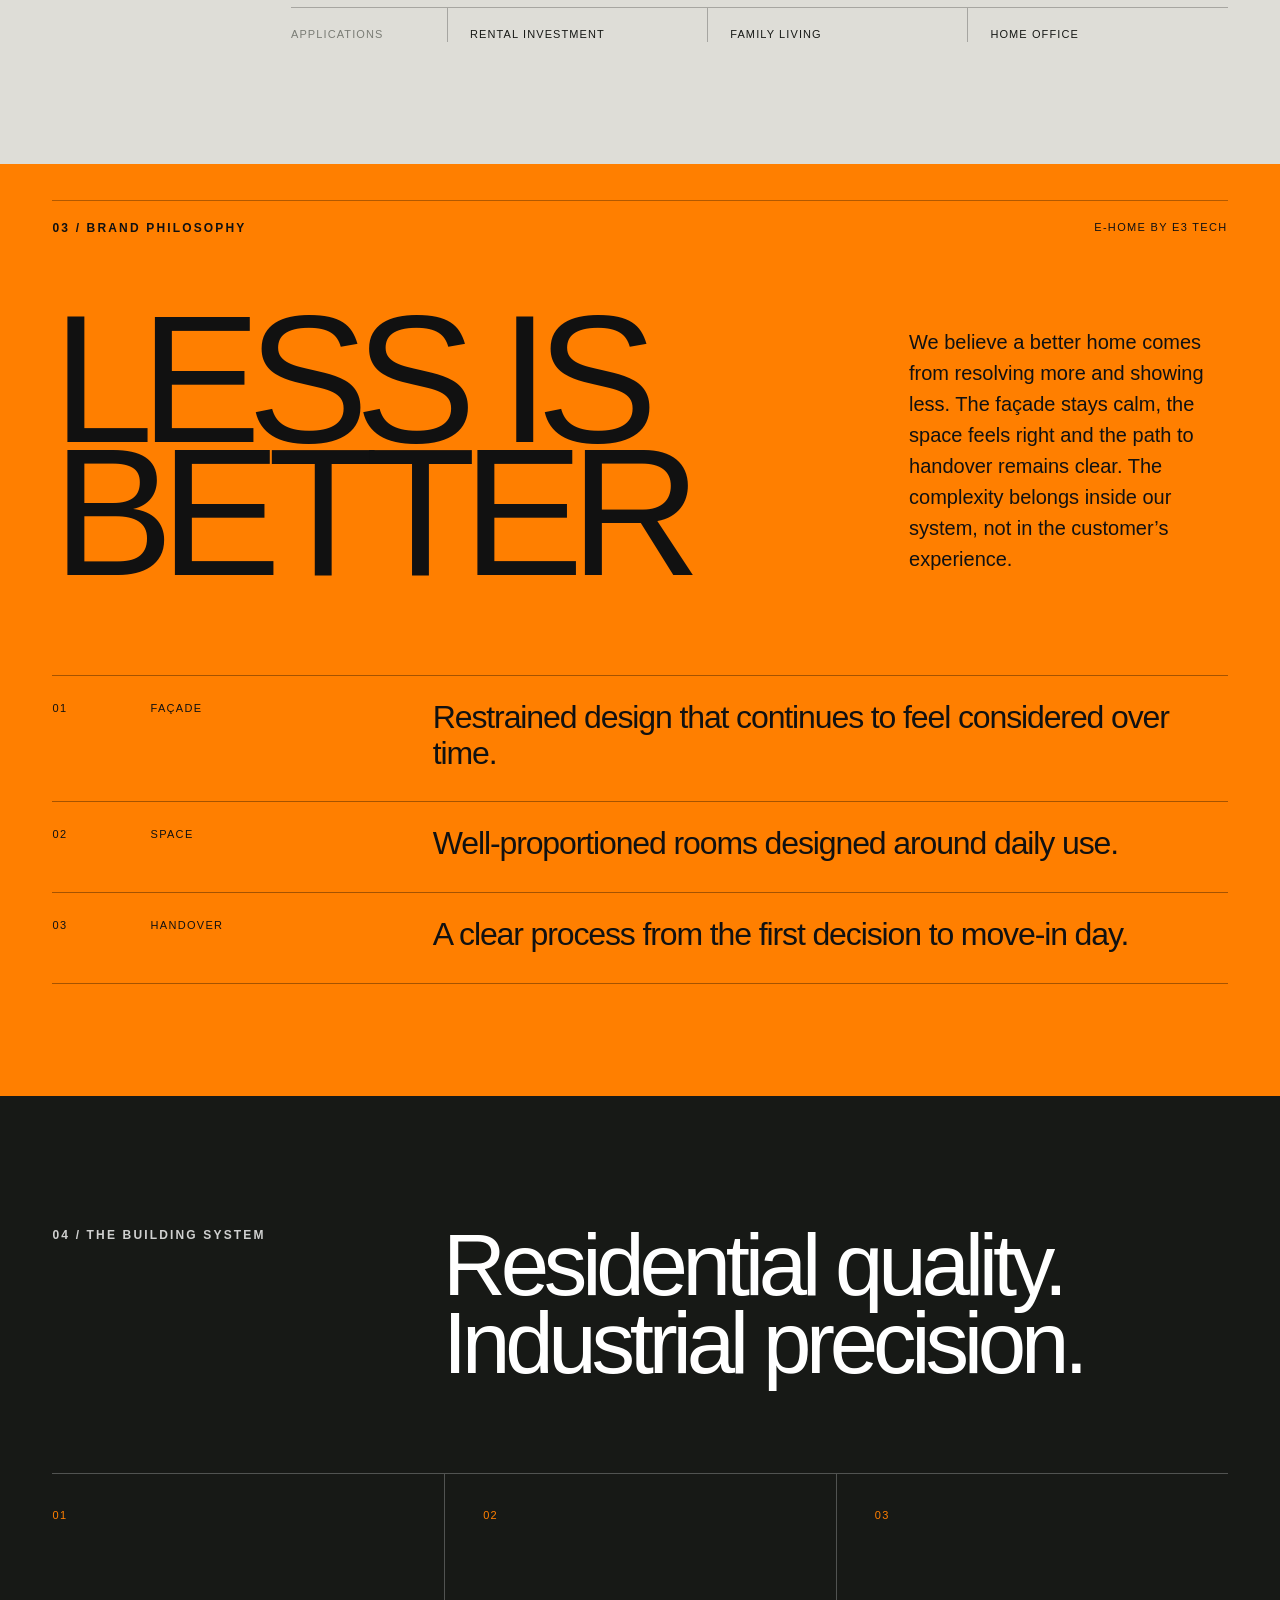
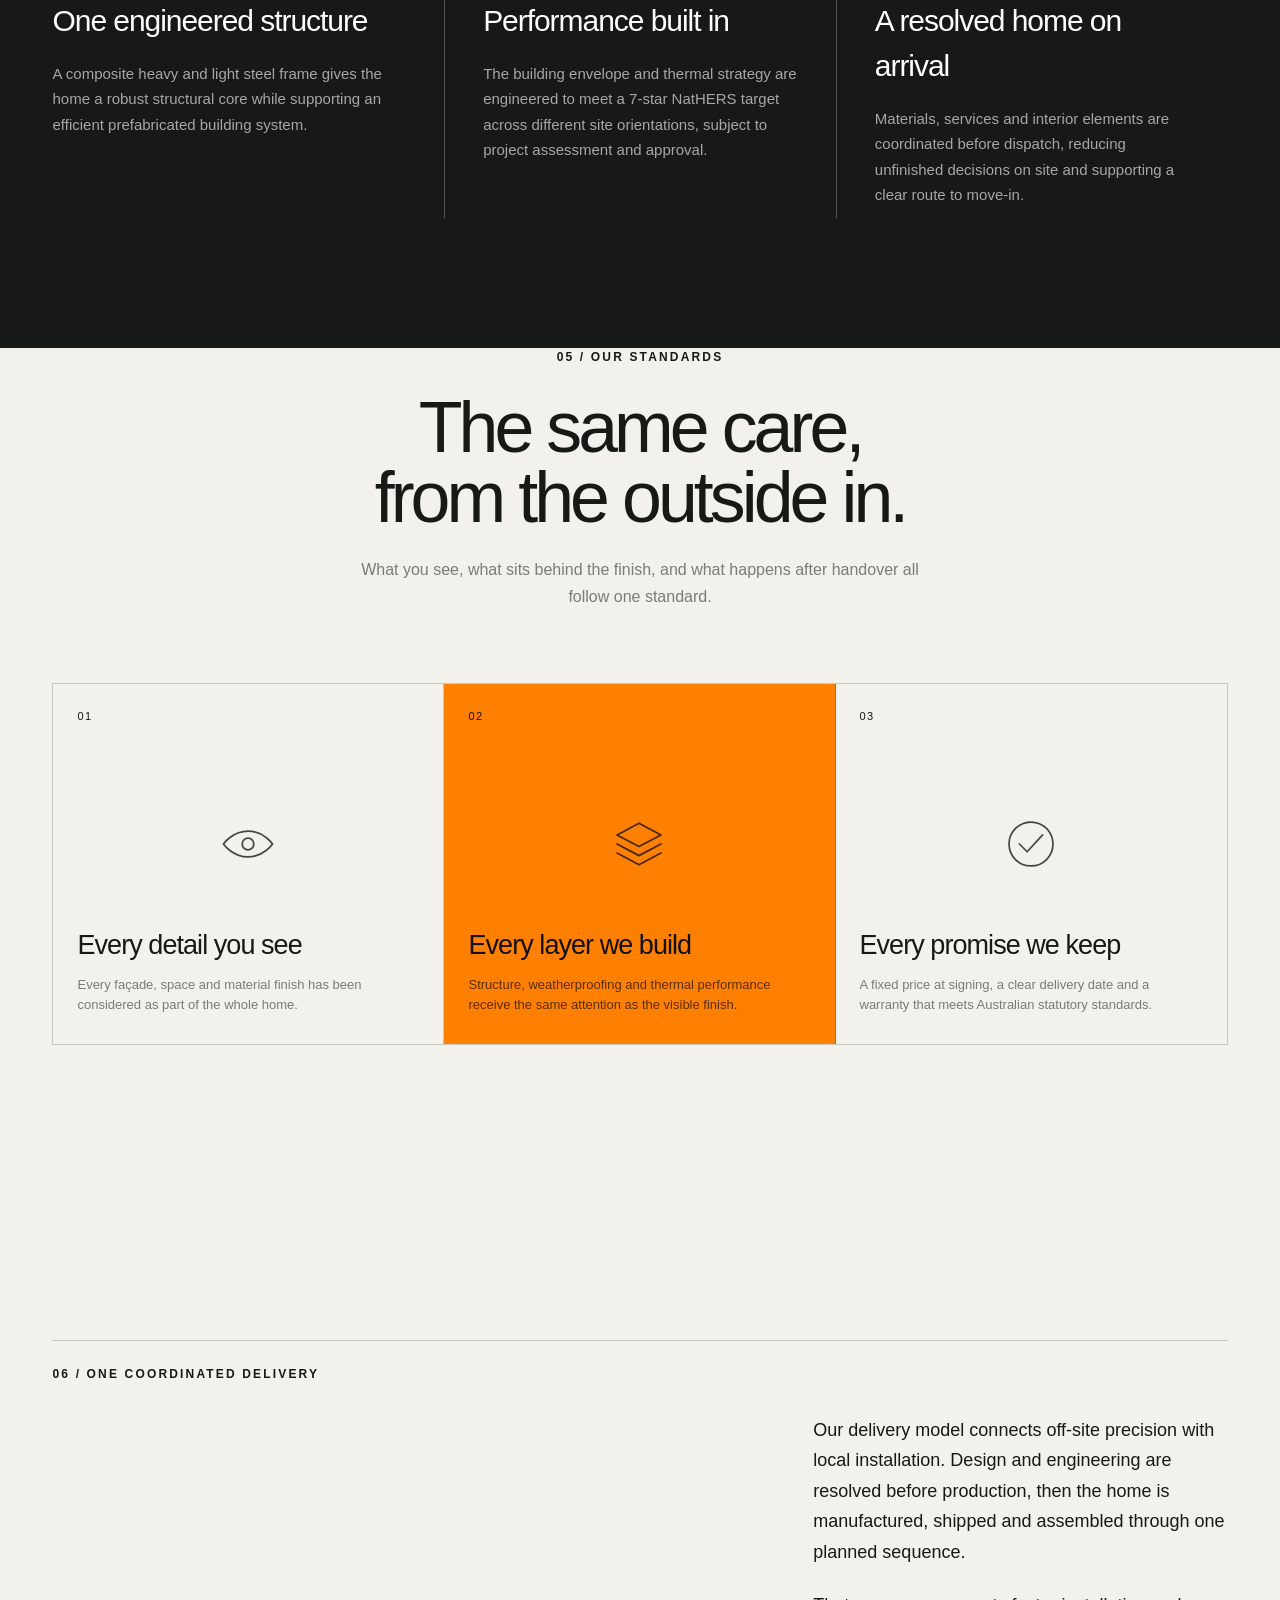
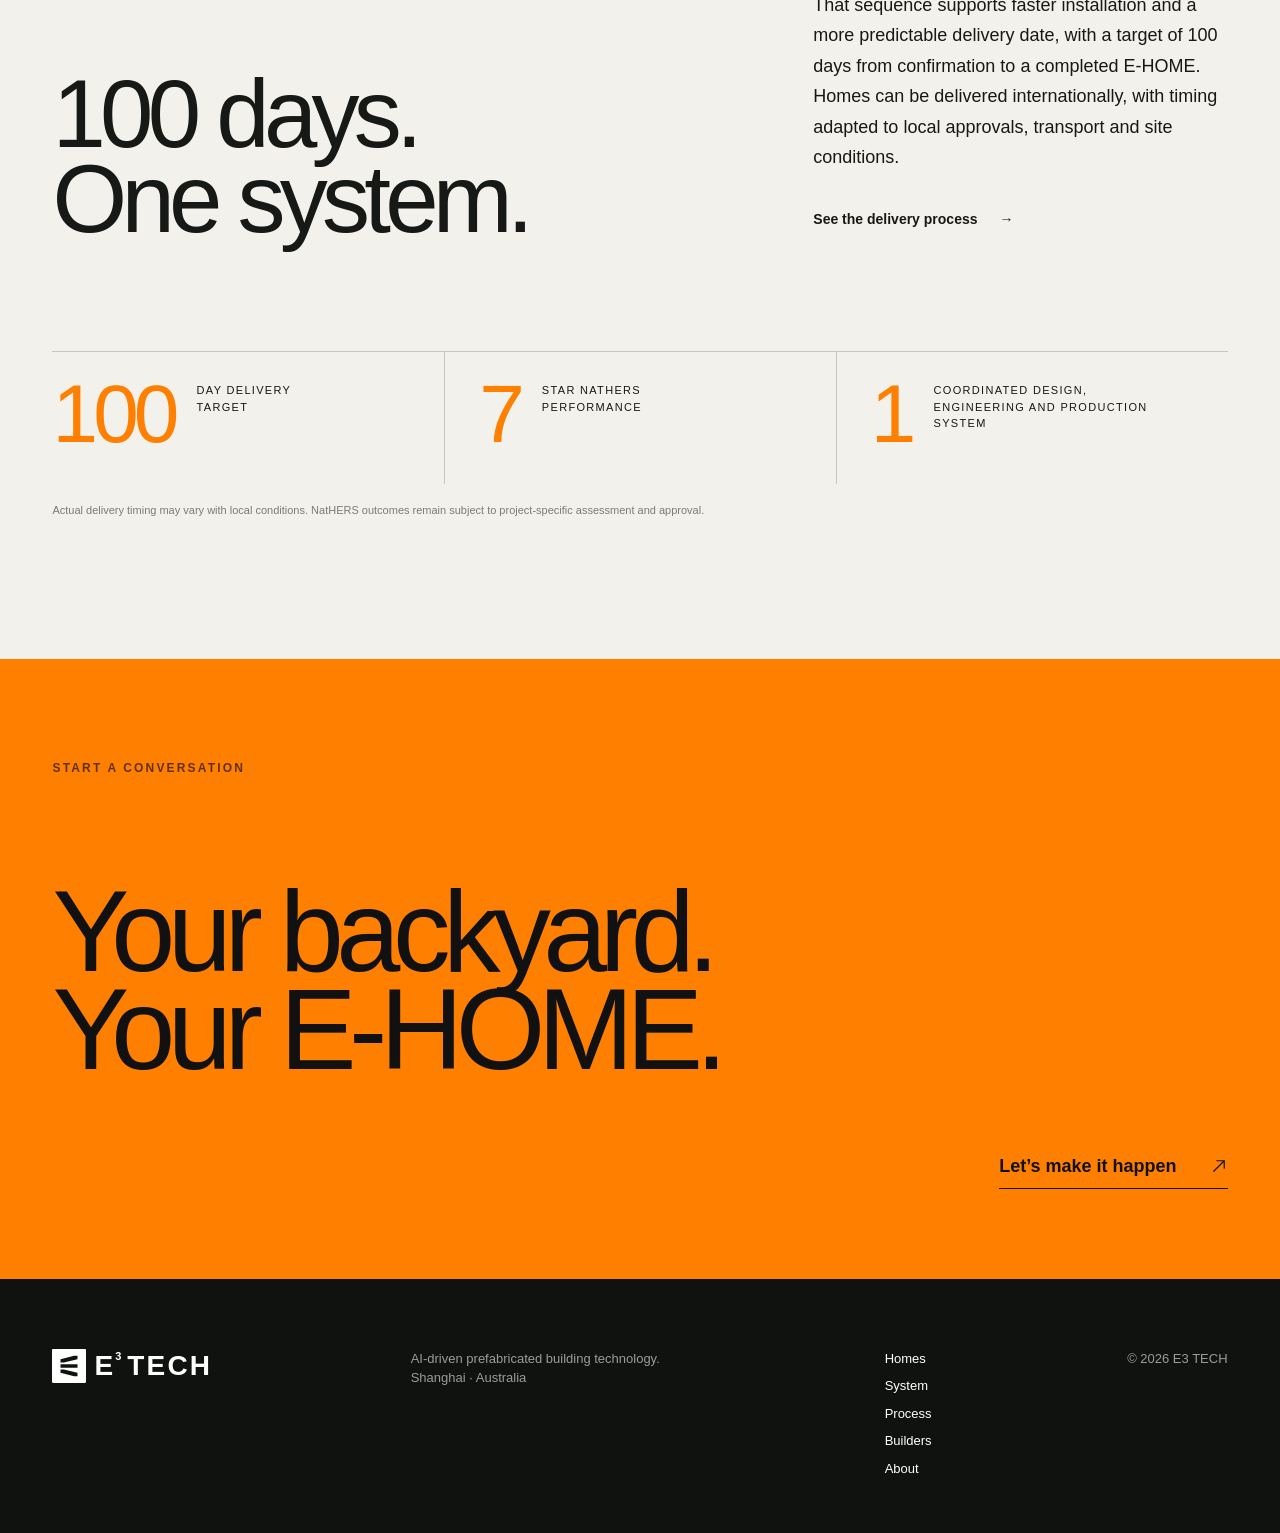
==== commit 102e669e: "Structure About page around E-HOME brand philosophy" ====
--- a/about/index.html
+++ b/about/index.html
@@ -33,7 +33,7 @@
     <section class="about-intro section">
       <p class="eyebrow">About E-HOME</p>
       <div class="about-intro-grid">
-        <h1>One home brand.<br>One complete system.</h1>
+        <h1>E-HOME<br>by E3 TECH</h1>
         <div class="about-copy">
           <p>E-HOME is an Australian-market backyard home brand, designed and manufactured by E3 TECH. It brings residential design and building technology together in a home that feels considered, resolved and ready for everyday life.</p>
           <p>Behind every E-HOME sits one coordinated system. Design, engineering and production work together from the first conversation through to delivery, so decisions remain clear and the finished home stays true to what was approved.</p>
@@ -47,8 +47,8 @@
 
     <section class="about-story section">
       <div class="story-heading">
-        <p class="eyebrow">The company</p>
-        <h2>E3 TECH brings the whole building process under one roof.</h2>
+        <p class="eyebrow">01 / The company</p>
+        <h2>Design, engineering and production in one connected system.</h2>
       </div>
       <div class="story-copy story-copy-company">
         <p class="story-lead">E3 TECH designs, engineers and manufactures prefabricated building systems. E-HOME turns that capability into a focused range of backyard homes for Australia.</p>
@@ -57,28 +57,54 @@
           <p>This approach combines the quality expected of a permanent residence with the control of industrial production. More work happens in a managed environment before the home reaches site, supporting a faster installation and a more predictable delivery.</p>
         </div>
       </div>
+      <div class="company-lines">
+        <div><span>01</span><strong>Design</strong><p>Layouts, façades and interiors developed as one residential product.</p></div>
+        <div><span>02</span><strong>Engineering</strong><p>Structure, building envelope and services resolved before production.</p></div>
+        <div><span>03</span><strong>Production</strong><p>Controlled manufacturing carries the approved design through to delivery.</p></div>
+      </div>
     </section>
 
     <section class="about-brand section">
-      <div class="brand-number">E-HOME / 01</div>
+      <div class="brand-number">02 / The brand</div>
       <div class="brand-statement">
-        <p class="eyebrow">The brand</p>
+        <p class="eyebrow">E-HOME</p>
         <h2>A backyard home designed around the way it will be used.</h2>
       </div>
       <div class="brand-copy">
         <p>E-HOME spans one- to multi-bedroom layouts, with considered choices in façades and finishes. The range can support rental investment, independent family living or a quiet place to work, without asking every project to begin from a blank page.</p>
         <p>Each home arrives with its structure, weatherproofing, insulation, windows, doors and interior systems coordinated in advance. Following local site works and installation, the home is completed to move-in standard.</p>
       </div>
-      <div class="brand-uses" aria-label="E-HOME uses">
-        <span>Rental investment</span>
-        <span>Family living</span>
-        <span>Home office</span>
+      <dl class="brand-facts">
+        <div><dt>Market</dt><dd>Australia</dd></div>
+        <div><dt>Category</dt><dd>Backyard homes</dd></div>
+        <div><dt>Range</dt><dd>One to multi-bedroom</dd></div>
+        <div><dt>Completion</dt><dd>Move-in standard</dd></div>
+      </dl>
+      <div class="brand-uses" aria-label="E-HOME applications">
+        <small>Applications</small>
+        <span>Rental investment</span><span>Family living</span><span>Home office</span>
+      </div>
+    </section>
+
+    <section class="about-belief section">
+      <div class="belief-kicker">
+        <p class="eyebrow">03 / Brand philosophy</p>
+        <span>E-HOME by E3 TECH</span>
+      </div>
+      <div class="belief-title">
+        <h2>LESS IS<br>BETTER</h2>
+        <p>We believe a better home comes from resolving more and showing less. The façade stays calm, the space feels right and the path to handover remains clear. The complexity belongs inside our system, not in the customer’s experience.</p>
+      </div>
+      <div class="belief-list">
+        <article><span>01</span><p>Façade</p><h3>Restrained design that continues to feel considered over time.</h3></article>
+        <article><span>02</span><p>Space</p><h3>Well-proportioned rooms designed around daily use.</h3></article>
+        <article><span>03</span><p>Handover</p><h3>A clear process from the first decision to move-in day.</h3></article>
       </div>
     </section>
 
     <section class="about-system-detail section">
       <div class="system-detail-heading">
-        <p class="eyebrow light">The building system</p>
+        <p class="eyebrow light">04 / The building system</p>
         <h2>Residential quality.<br>Industrial precision.</h2>
       </div>
       <div class="system-detail-grid">
@@ -102,7 +128,7 @@
 
     <section class="about-standards section">
       <div class="about-section-heading">
-        <p class="eyebrow">Our standards</p>
+        <p class="eyebrow">05 / Our standards</p>
         <h2>The same care,<br>from the outside in.</h2>
         <p>What you see, what sits behind the finish, and what happens after handover all follow one standard.</p>
       </div>
@@ -128,21 +154,8 @@
       </div>
     </section>
 
-    <section class="about-belief section">
-      <div class="belief-heading">
-        <p class="eyebrow light">What we believe</p>
-        <h2>Less is better.</h2>
-        <p>For us, simplicity comes from resolving the difficult parts early. We keep complexity within the E3 TECH system, so choosing, receiving and living in an E-HOME feels straightforward.</p>
-      </div>
-      <div class="belief-list">
-        <article><span>01</span><h3>A restrained façade wears better than an elaborate one.</h3></article>
-        <article><span>02</span><h3>A well-proportioned space lives better than an oversized one.</h3></article>
-        <article><span>03</span><h3>A clear handover feels better than a drawn-out one.</h3></article>
-      </div>
-    </section>
-
     <section class="about-delivery section">
-      <p class="eyebrow">One coordinated delivery</p>
+      <p class="eyebrow">06 / One coordinated delivery</p>
       <div class="delivery-grid">
         <h2>100 days.<br>One system.</h2>
         <div>
--- a/about.css
+++ b/about.css
@@ -16,14 +16,36 @@
 .story-lead{font-size:25px;line-height:1.38;letter-spacing:-.025em;margin:0}
 .story-columns{display:grid;grid-template-columns:1fr 1fr;gap:34px}
 .story-columns p{font-size:15px;line-height:1.72;margin:0;color:var(--grey)}
+.company-lines{margin-top:100px;border-top:1px solid var(--line)}
+.company-lines>div{display:grid;grid-template-columns:70px .45fr 1fr;gap:28px;align-items:start;padding:24px 0 28px;border-bottom:1px solid var(--line)}
+.company-lines span{font-size:11px;letter-spacing:.12em;color:var(--grey)}
+.company-lines strong{font-size:26px;font-weight:400;letter-spacing:-.03em}
+.company-lines p{font-size:15px;line-height:1.6;color:var(--grey);max-width:540px;margin:2px 0 0}
 .about-brand{background:#deddd7;padding-top:118px;padding-bottom:122px;display:grid;grid-template-columns:.35fr 1fr .75fr;gap:5vw;position:relative}
 .brand-number{font-size:11px;letter-spacing:.12em;text-transform:uppercase}
 .brand-statement h2{font-size:clamp(46px,5.7vw,86px);font-weight:400;line-height:.98;letter-spacing:-.055em;max-width:860px;margin:0}
 .brand-copy{padding-top:43px}
 .brand-copy p{font-size:16px;line-height:1.72;margin:0 0 24px}
-.brand-uses{grid-column:2/4;display:grid;grid-template-columns:repeat(3,1fr);border-top:1px solid rgba(0,0,0,.25);margin-top:72px}
-.brand-uses span{font-size:13px;letter-spacing:.08em;text-transform:uppercase;padding:20px 22px 0 0}
-.brand-uses span+span{border-left:1px solid rgba(0,0,0,.25);padding-left:22px}
+.brand-facts{grid-column:2/4;display:grid;grid-template-columns:repeat(4,1fr);border-top:1px solid rgba(0,0,0,.25);margin:72px 0 0}
+.brand-facts div{padding:18px 24px 24px 0}
+.brand-facts div+div{border-left:1px solid rgba(0,0,0,.25);padding-left:24px}
+.brand-facts dt{font-size:10px;letter-spacing:.12em;text-transform:uppercase;color:var(--grey);margin-bottom:28px}
+.brand-facts dd{font-size:22px;line-height:1.2;letter-spacing:-.025em;margin:0}
+.brand-uses{grid-column:2/4;display:grid;grid-template-columns:.6fr repeat(3,1fr);border-top:1px solid rgba(0,0,0,.25)}
+.brand-uses small,.brand-uses span{font-size:11px;letter-spacing:.1em;text-transform:uppercase;padding:18px 22px 0 0}
+.brand-uses small{color:var(--grey)}
+.brand-uses span{border-left:1px solid rgba(0,0,0,.25);padding-left:22px}
+.about-belief{background:var(--orange);color:#111;padding-top:36px;padding-bottom:112px}
+.belief-kicker{display:flex;justify-content:space-between;align-items:start;border-top:1px solid rgba(0,0,0,.3);padding-top:18px}
+.belief-kicker .eyebrow{margin:0}
+.belief-kicker>span{font-size:11px;letter-spacing:.12em;text-transform:uppercase}
+.belief-title{display:grid;grid-template-columns:1.42fr .58fr;gap:6vw;align-items:end;margin:76px 0 96px}
+.belief-title h2{font-size:clamp(108px,14.2vw,218px);font-weight:400;line-height:.73;letter-spacing:-.075em;margin:0}
+.belief-title>p{font-size:20px;line-height:1.55;max-width:480px;margin:0 0 4px}
+.belief-list{border-top:1px solid rgba(0,0,0,.35)}
+.belief-list article{display:grid;grid-template-columns:70px .32fr 1fr;gap:28px;align-items:start;border-bottom:1px solid rgba(0,0,0,.35);padding:24px 0 30px}
+.belief-list span,.belief-list p{font-size:11px;letter-spacing:.12em;text-transform:uppercase;margin:0}
+.belief-list h3{font-size:clamp(25px,2.5vw,38px);font-weight:400;line-height:1.12;letter-spacing:-.035em;max-width:760px;margin:0}
 .about-system-detail{background:#171916;color:#fff;padding-top:130px;padding-bottom:130px}
 .system-detail-heading{display:grid;grid-template-columns:.4fr 1fr;gap:6vw;align-items:start;margin-bottom:90px}
 .system-detail-heading h2{font-size:clamp(54px,6.8vw,104px);font-weight:400;line-height:.9;letter-spacing:-.06em;margin:0}
@@ -47,14 +69,6 @@
 .standard-cards h3{font-size:27px;font-weight:400;letter-spacing:-.035em;margin:0 0 10px}
 .standard-cards p{font-size:13px;line-height:1.55;color:var(--grey);max-width:310px;margin:0}
 .standard-featured p{color:rgba(0,0,0,.65)}
-.about-belief{background:#171916;color:#fff;padding-top:130px;padding-bottom:130px}
-.belief-heading{display:grid;grid-template-columns:.48fr 1fr .72fr;gap:5vw;align-items:start;margin-bottom:96px}
-.belief-heading h2{font-size:clamp(58px,7.5vw,118px);font-weight:400;line-height:.86;letter-spacing:-.06em;margin:0}
-.belief-heading>p:last-child{color:rgba(255,255,255,.62);font-size:17px;line-height:1.7;padding-top:5px}
-.belief-list article{display:grid;grid-template-columns:80px 1fr;align-items:start;border-top:1px solid rgba(255,255,255,.25);padding:30px 0 36px}
-.belief-list article:last-child{border-bottom:1px solid rgba(255,255,255,.25)}
-.belief-list span{font-size:11px;color:rgba(255,255,255,.5)}
-.belief-list h3{font-size:clamp(30px,3.5vw,54px);font-weight:400;line-height:1.08;letter-spacing:-.04em;max-width:940px;margin:0}
 .about-delivery{padding-top:145px;padding-bottom:140px}
 .about-delivery>.eyebrow{border-top:1px solid var(--line);padding-top:24px}
 .delivery-grid{display:grid;grid-template-columns:1.1fr .72fr;gap:10vw;align-items:end}
@@ -68,6 +82,6 @@
 .delivery-facts strong{font-size:82px;font-weight:400;line-height:.78;color:var(--orange);letter-spacing:-.06em}
 .delivery-facts span{text-transform:uppercase;font-size:11px;letter-spacing:.12em;line-height:1.5}
 .delivery-note{font-size:11px;color:var(--grey);margin:18px 0 0}
-@media(max-width:1000px){.about-intro-grid{grid-template-columns:1fr;gap:52px}.about-copy{max-width:760px}.story-copy{margin-left:0;grid-template-columns:.7fr 1.3fr}.about-brand{grid-template-columns:.3fr 1fr}.brand-copy{grid-column:2}.brand-uses{grid-column:2}.belief-heading{grid-template-columns:1fr;gap:22px}.belief-heading>p:last-child{max-width:620px}.delivery-grid{grid-template-columns:1fr;gap:45px}.delivery-grid>div{max-width:620px}}
-@media(max-width:900px){.about-page{padding-top:72px}.about-hero{padding-bottom:100px}.story-heading,.system-detail-heading{grid-template-columns:1fr;gap:24px}.story-copy{grid-template-columns:1fr;margin-top:58px}.about-brand{grid-template-columns:1fr}.brand-copy,.brand-uses{grid-column:1}.brand-uses{margin-top:36px}.system-detail-grid{grid-template-columns:1fr}.system-detail-grid article{padding:28px 0 38px}.system-detail-grid article+article{border-left:0;border-top:1px solid rgba(255,255,255,.25);padding-left:0}.system-detail-grid h3{margin-top:42px}.standard-cards{grid-template-columns:1fr}.standard-cards article{min-height:300px;border-right:0;border-bottom:1px solid var(--line)}.standard-cards article:last-child{border-bottom:0}.standard-cards svg{margin:52px auto}.delivery-facts{grid-template-columns:1fr}.delivery-facts>div+div{border-left:0;border-top:1px solid var(--line);padding-left:0}}
-@media(max-width:600px){.about-intro{padding-top:70px;padding-bottom:45px}.about-intro h1{font-size:52px}.about-copy{grid-template-columns:1fr;gap:22px}.about-copy p{font-size:16px}.about-hero{height:350px;padding-left:0;padding-right:0;padding-bottom:82px}.about-hero img{object-position:center center}.about-story{padding-bottom:90px}.story-heading h2{font-size:44px}.story-copy{margin-top:44px}.story-lead{font-size:22px}.story-columns{grid-template-columns:1fr;gap:22px}.story-columns p{font-size:16px}.about-brand{padding-top:80px;padding-bottom:82px}.brand-statement h2{font-size:44px}.brand-copy{padding-top:18px}.brand-uses{grid-template-columns:1fr}.brand-uses span{padding:15px 0}.brand-uses span+span{border-left:0;border-top:1px solid rgba(0,0,0,.25);padding-left:0}.about-system-detail{padding-top:84px;padding-bottom:84px}.system-detail-heading{margin-bottom:58px}.system-detail-heading h2{font-size:50px}.system-detail-grid h3{font-size:28px}.about-standards{padding-bottom:90px}.about-section-heading{text-align:left;margin-bottom:42px}.about-section-heading h2{font-size:46px}.standard-cards article{min-height:280px}.about-belief{padding-top:84px;padding-bottom:84px}.belief-heading{margin-bottom:58px}.belief-heading h2{font-size:62px}.belief-list article{grid-template-columns:42px 1fr;padding:24px 0 28px}.belief-list h3{font-size:30px}.about-delivery{padding-top:90px;padding-bottom:88px}.delivery-grid h2{font-size:62px}.delivery-grid p{font-size:16px}.delivery-facts{margin-top:72px}.delivery-facts strong{font-size:72px}}
+@media(max-width:1000px){.about-intro-grid{grid-template-columns:1fr;gap:52px}.about-copy{max-width:760px}.story-copy{margin-left:0;grid-template-columns:.7fr 1.3fr}.about-brand{grid-template-columns:.3fr 1fr}.brand-copy{grid-column:2}.brand-facts,.brand-uses{grid-column:2}.belief-title{grid-template-columns:1fr;gap:50px}.belief-title>p{max-width:620px}.delivery-grid{grid-template-columns:1fr;gap:45px}.delivery-grid>div{max-width:620px}}
+@media(max-width:900px){.about-page{padding-top:72px}.about-hero{padding-bottom:100px}.story-heading,.system-detail-heading{grid-template-columns:1fr;gap:24px}.story-copy{grid-template-columns:1fr;margin-top:58px}.about-brand{grid-template-columns:1fr}.brand-copy,.brand-facts,.brand-uses{grid-column:1}.brand-facts{grid-template-columns:1fr 1fr}.brand-facts div:nth-child(3){border-left:0;border-top:1px solid rgba(0,0,0,.25)}.brand-uses{margin-top:36px}.belief-title h2{font-size:17vw}.system-detail-grid{grid-template-columns:1fr}.system-detail-grid article{padding:28px 0 38px}.system-detail-grid article+article{border-left:0;border-top:1px solid rgba(255,255,255,.25);padding-left:0}.system-detail-grid h3{margin-top:42px}.standard-cards{grid-template-columns:1fr}.standard-cards article{min-height:300px;border-right:0;border-bottom:1px solid var(--line)}.standard-cards article:last-child{border-bottom:0}.standard-cards svg{margin:52px auto}.delivery-facts{grid-template-columns:1fr}.delivery-facts>div+div{border-left:0;border-top:1px solid var(--line);padding-left:0}}
+@media(max-width:600px){.about-intro{padding-top:70px;padding-bottom:45px}.about-intro h1{font-size:52px}.about-copy{grid-template-columns:1fr;gap:22px}.about-copy p{font-size:16px}.about-hero{height:350px;padding-left:0;padding-right:0;padding-bottom:82px}.about-hero img{object-position:center center}.about-story{padding-bottom:90px}.story-heading h2{font-size:44px}.story-copy{margin-top:44px}.story-lead{font-size:22px}.story-columns{grid-template-columns:1fr;gap:22px}.story-columns p{font-size:16px}.company-lines{margin-top:64px}.company-lines>div{grid-template-columns:42px 1fr;gap:12px}.company-lines p{grid-column:2}.about-brand{padding-top:80px;padding-bottom:82px}.brand-statement h2{font-size:44px}.brand-copy{padding-top:18px}.brand-facts{grid-template-columns:1fr}.brand-facts div+div,.brand-facts div:nth-child(3){border-left:0;border-top:1px solid rgba(0,0,0,.25);padding-left:0}.brand-uses{grid-template-columns:1fr}.brand-uses small,.brand-uses span{padding:15px 0}.brand-uses span{border-left:0;border-top:1px solid rgba(0,0,0,.25);padding-left:0}.about-belief{padding-top:26px;padding-bottom:78px}.belief-kicker>span{display:none}.belief-title{margin:58px 0 66px;gap:34px}.belief-title h2{font-size:23vw;line-height:.77}.belief-title>p{font-size:17px}.belief-list article{grid-template-columns:42px 1fr;gap:12px;padding:20px 0 24px}.belief-list article p,.belief-list h3{grid-column:2}.belief-list h3{font-size:27px}.about-system-detail{padding-top:84px;padding-bottom:84px}.system-detail-heading{margin-bottom:58px}.system-detail-heading h2{font-size:50px}.system-detail-grid h3{font-size:28px}.about-standards{padding-bottom:90px}.about-section-heading{text-align:left;margin-bottom:42px}.about-section-heading h2{font-size:46px}.standard-cards article{min-height:280px}.about-delivery{padding-top:90px;padding-bottom:88px}.delivery-grid h2{font-size:62px}.delivery-grid p{font-size:16px}.delivery-facts{margin-top:72px}.delivery-facts strong{font-size:72px}}
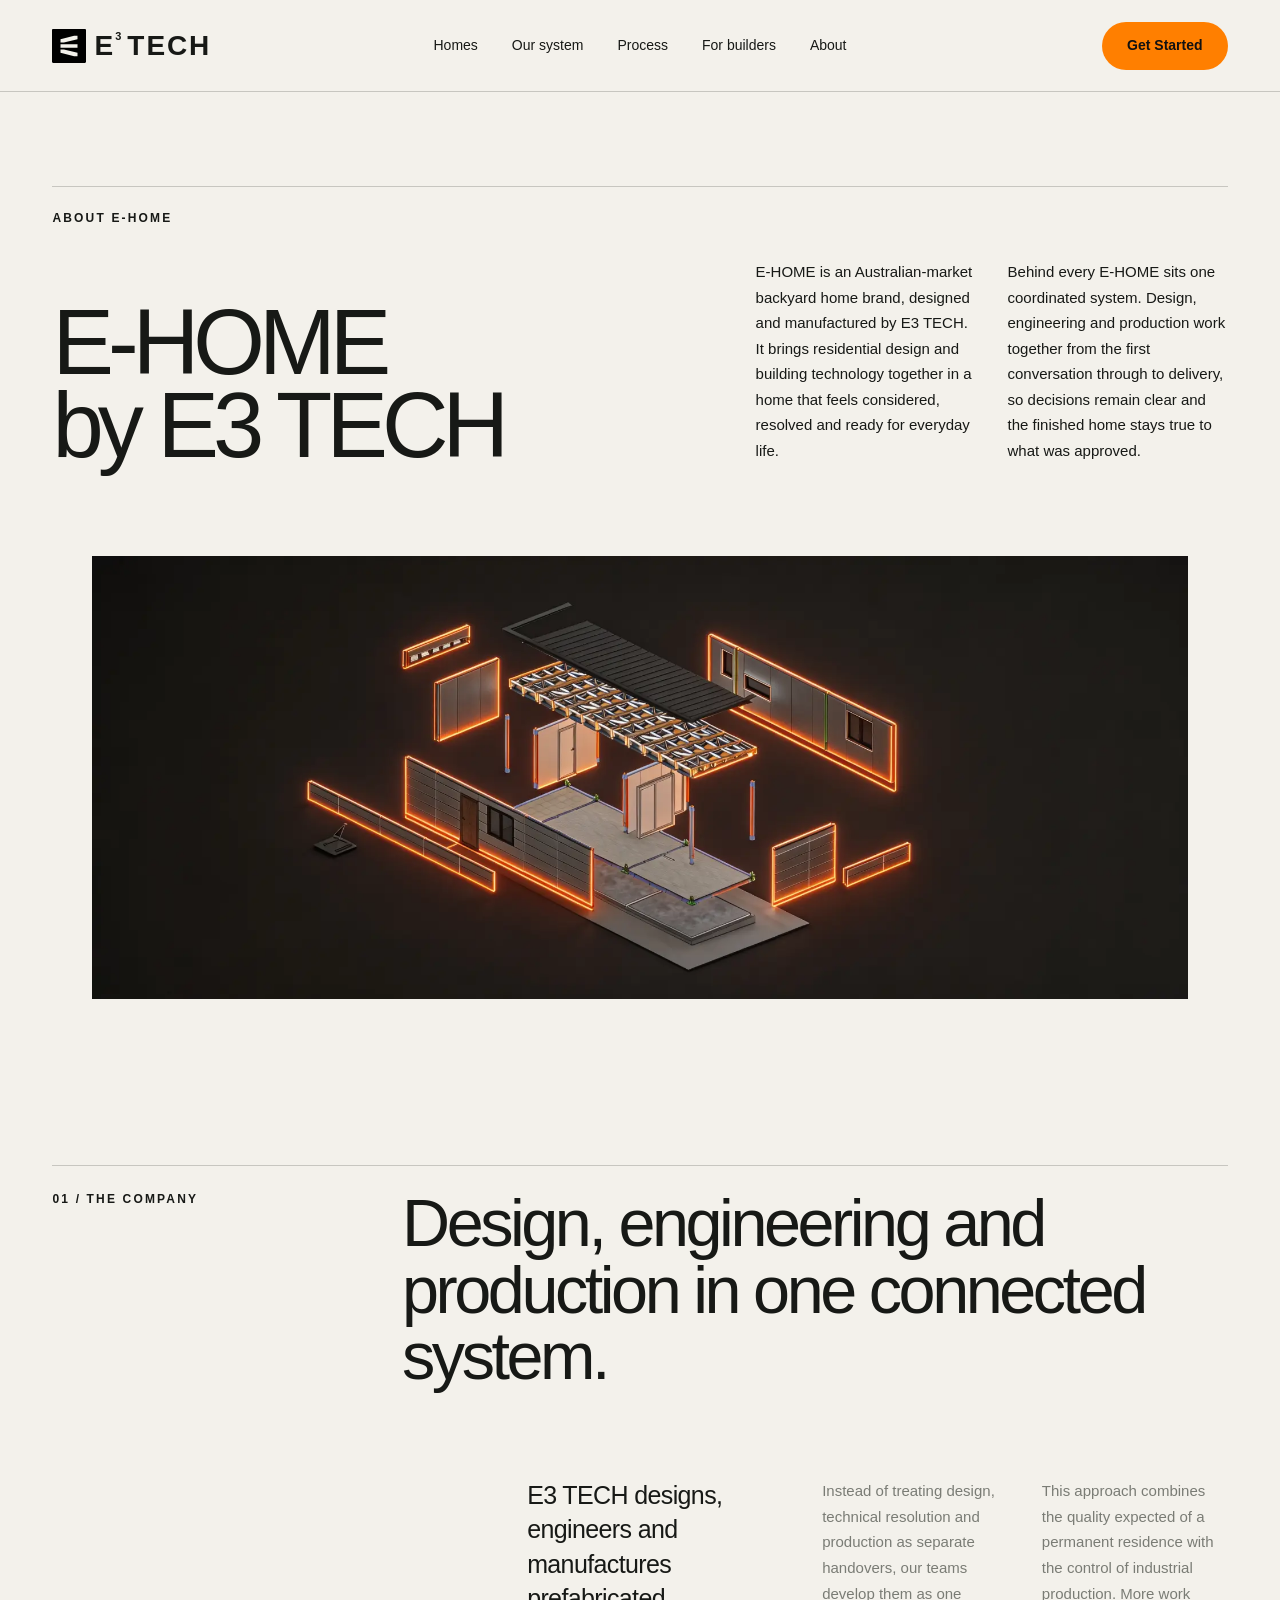
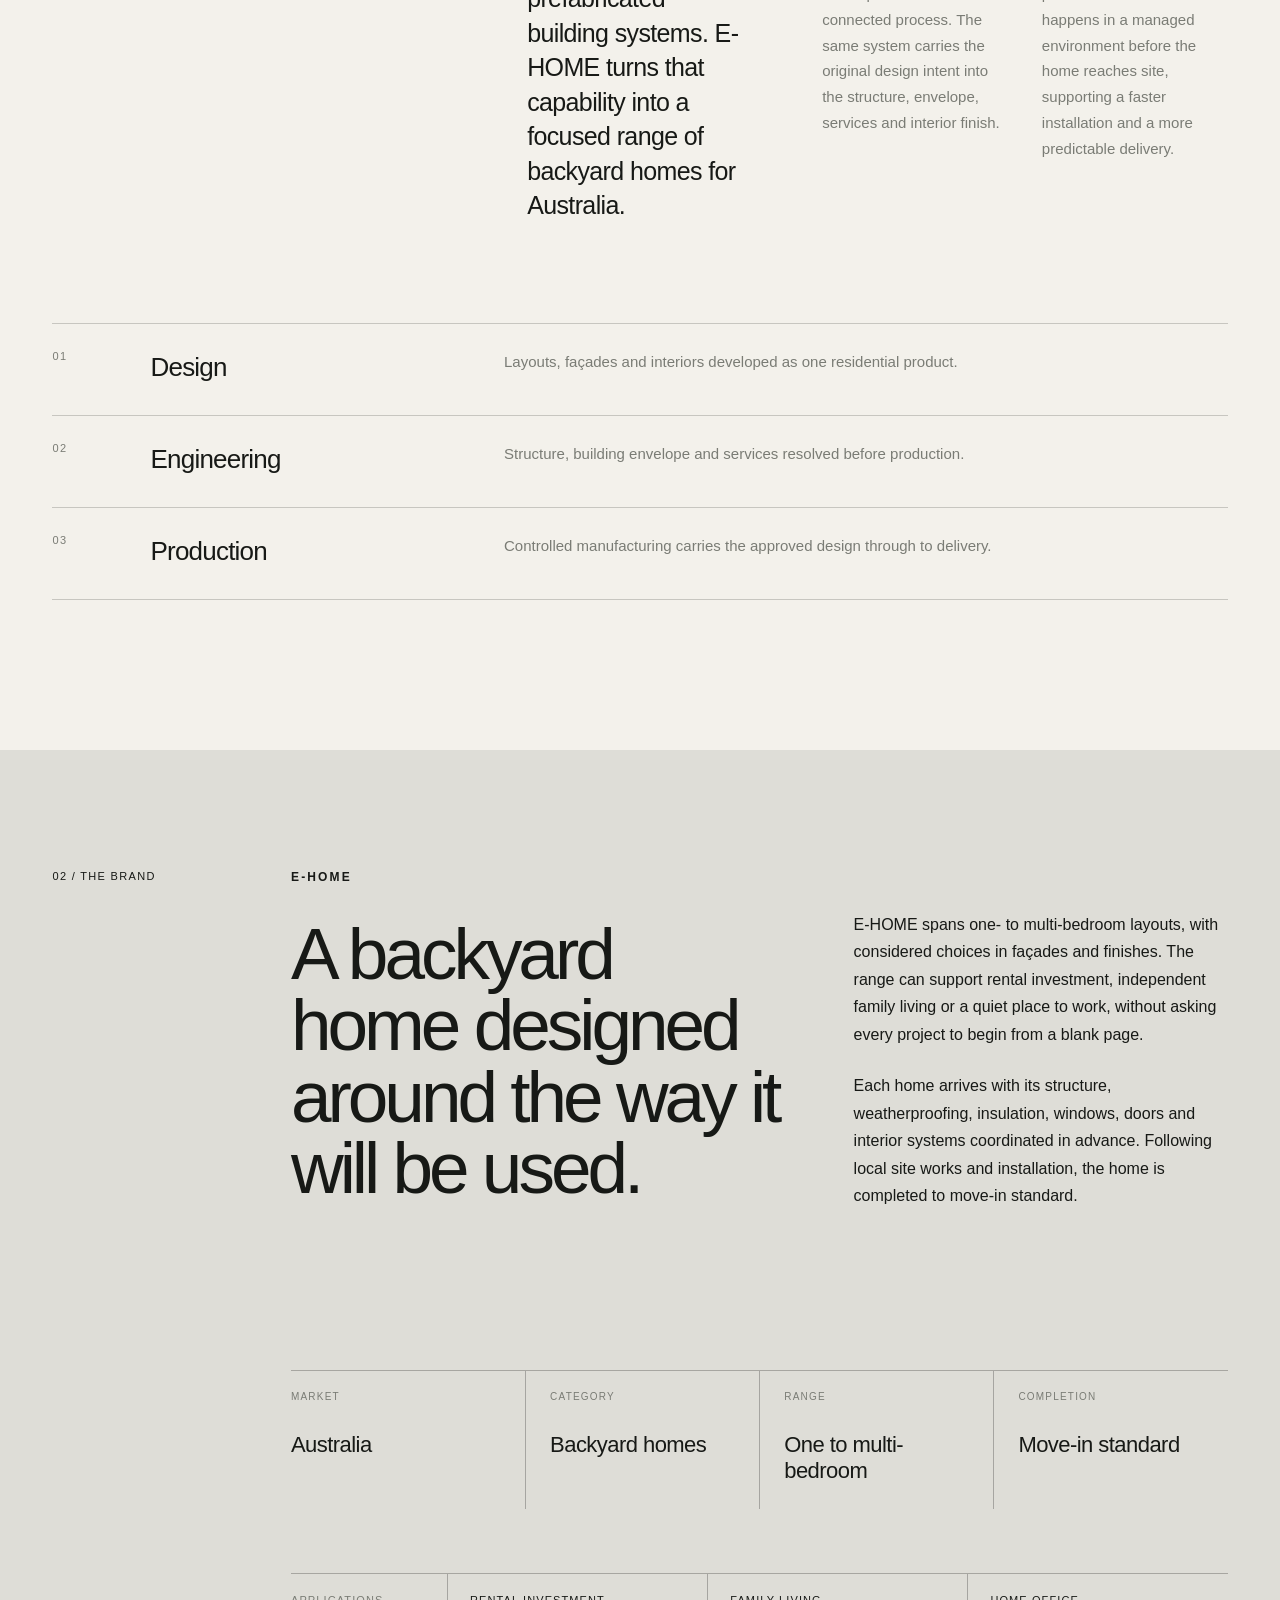
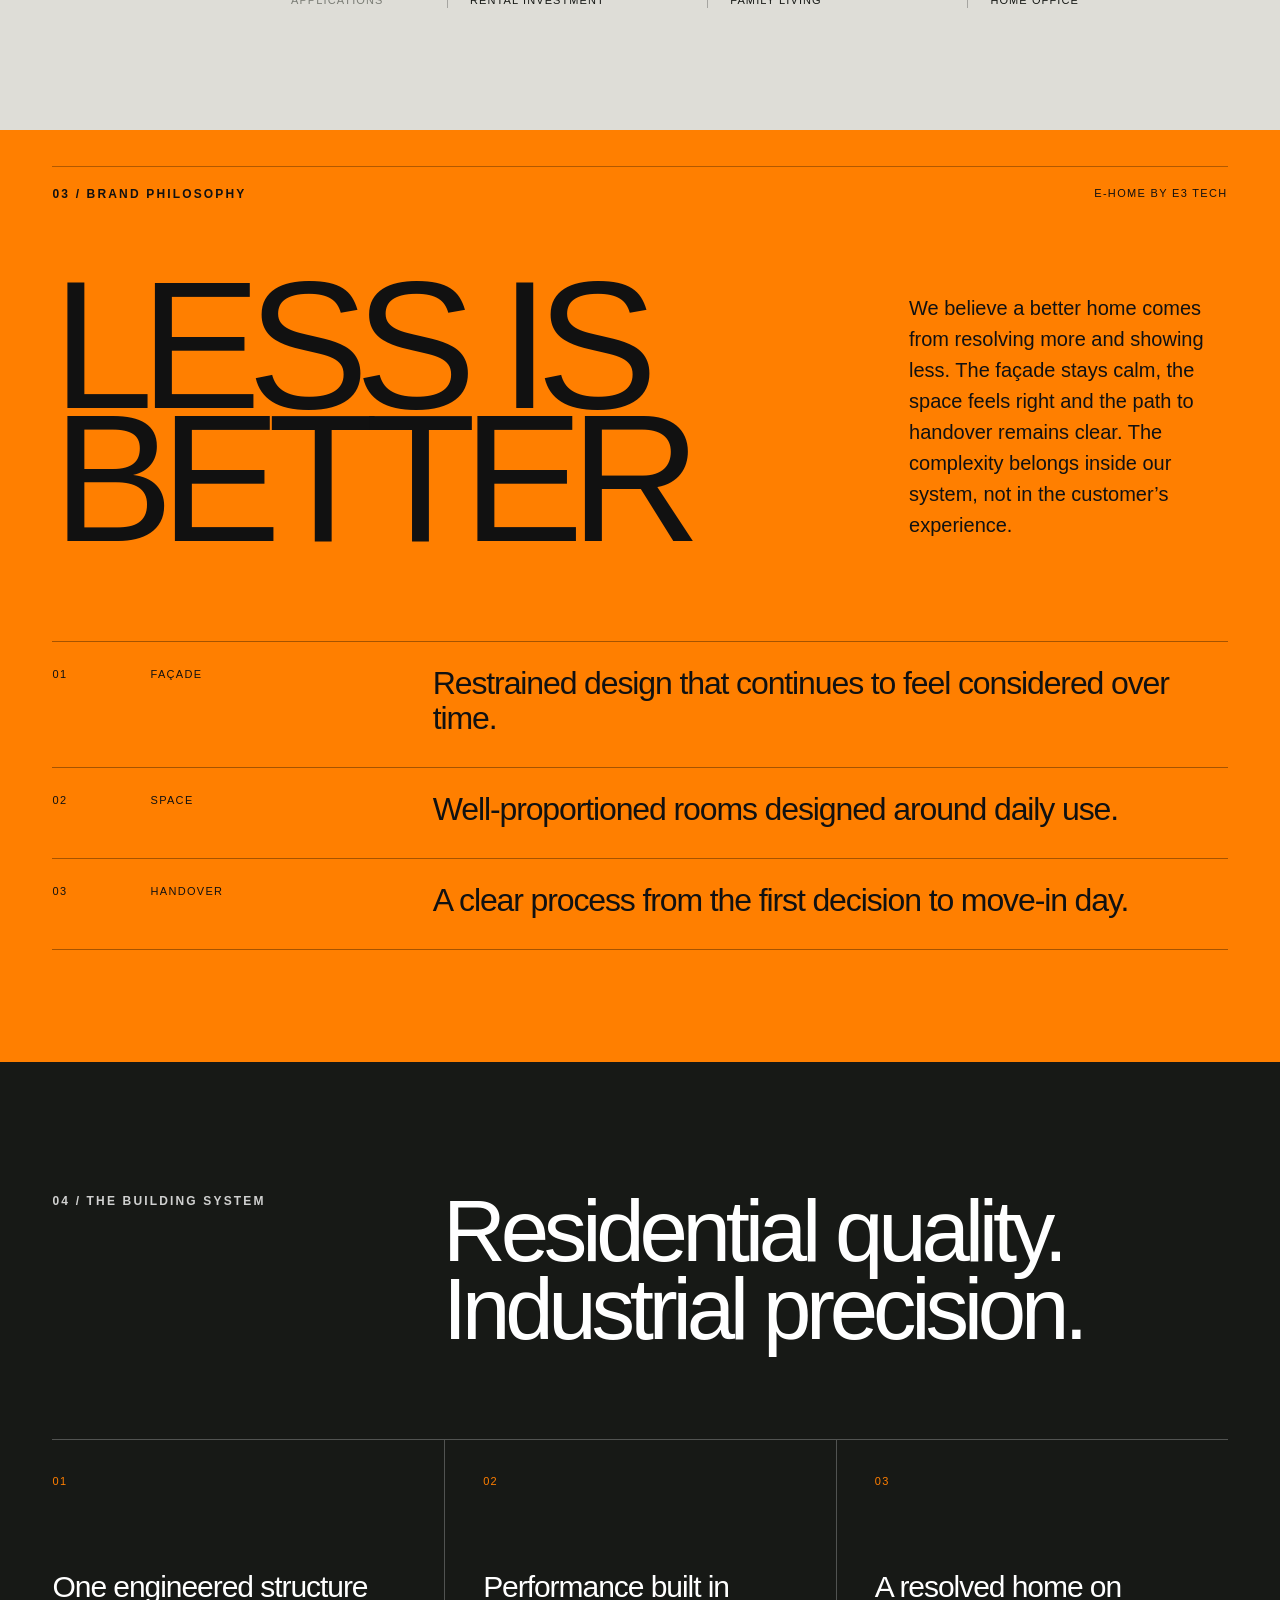
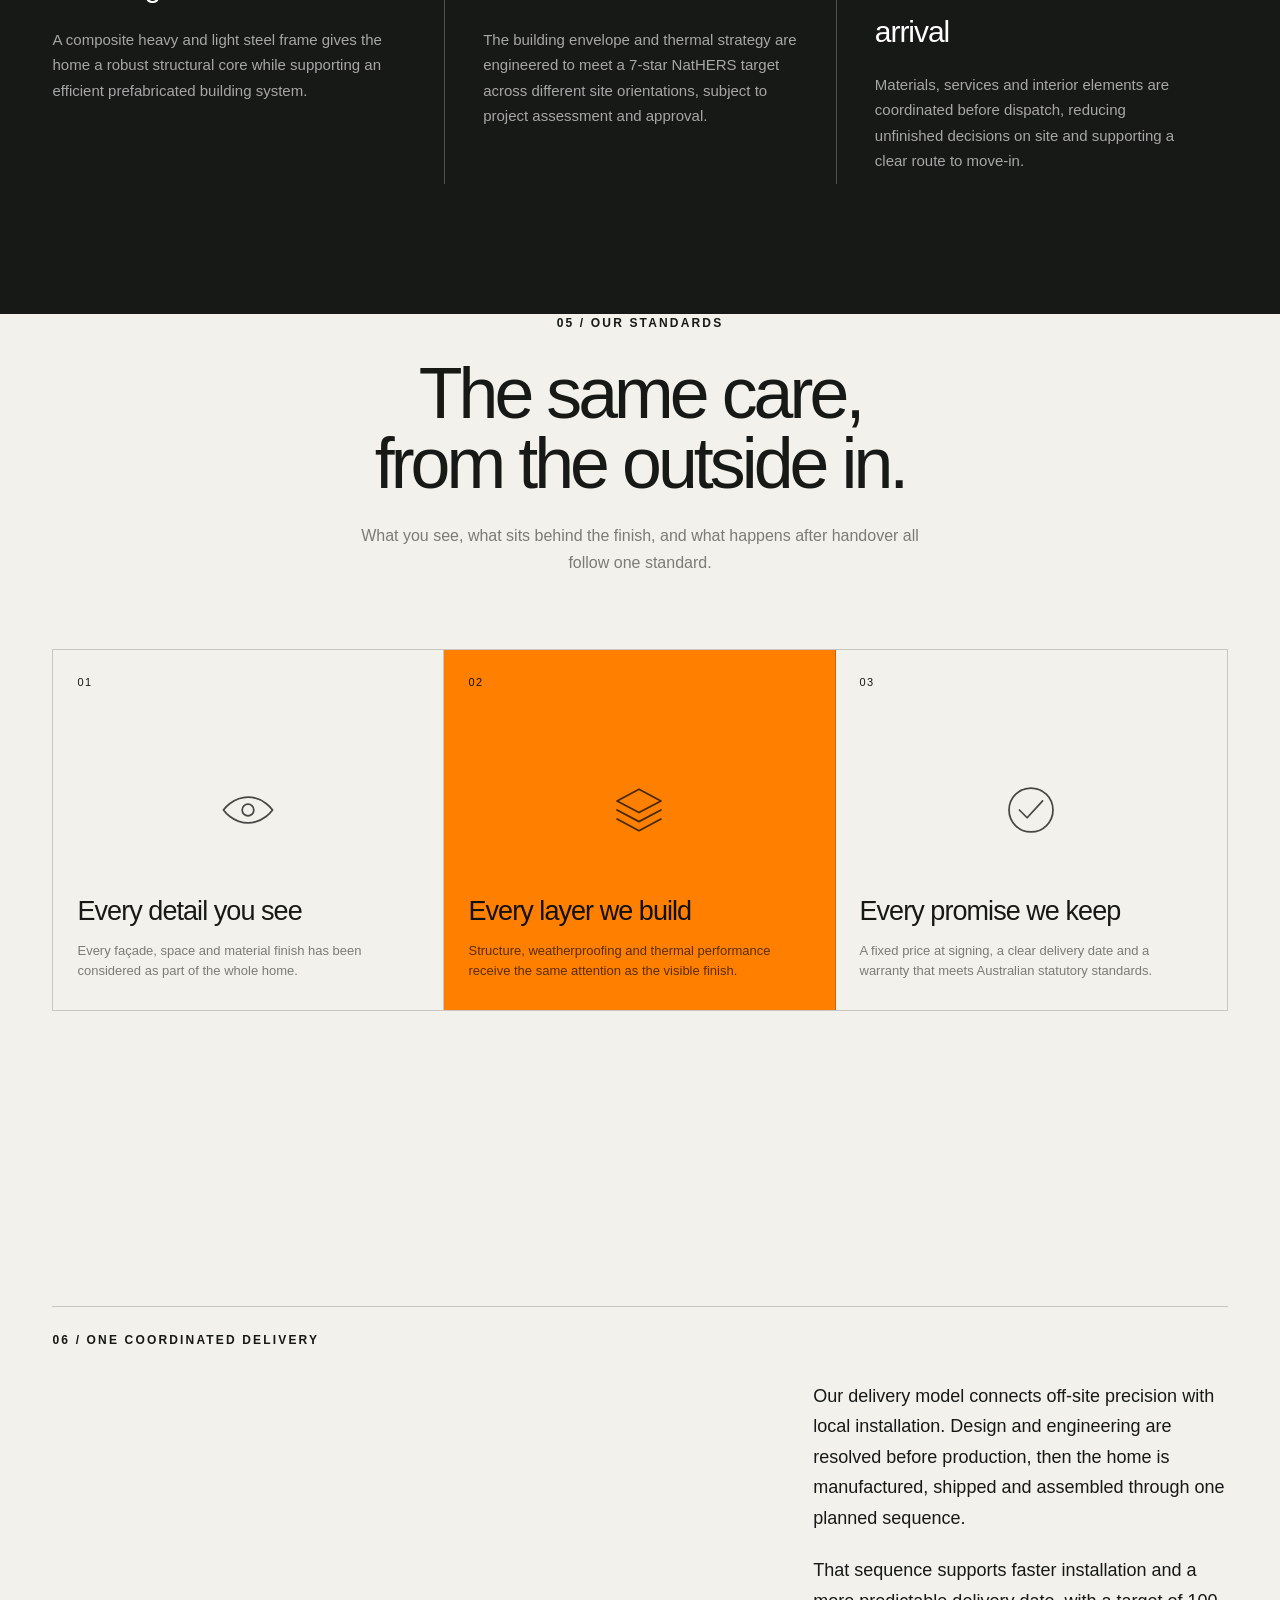
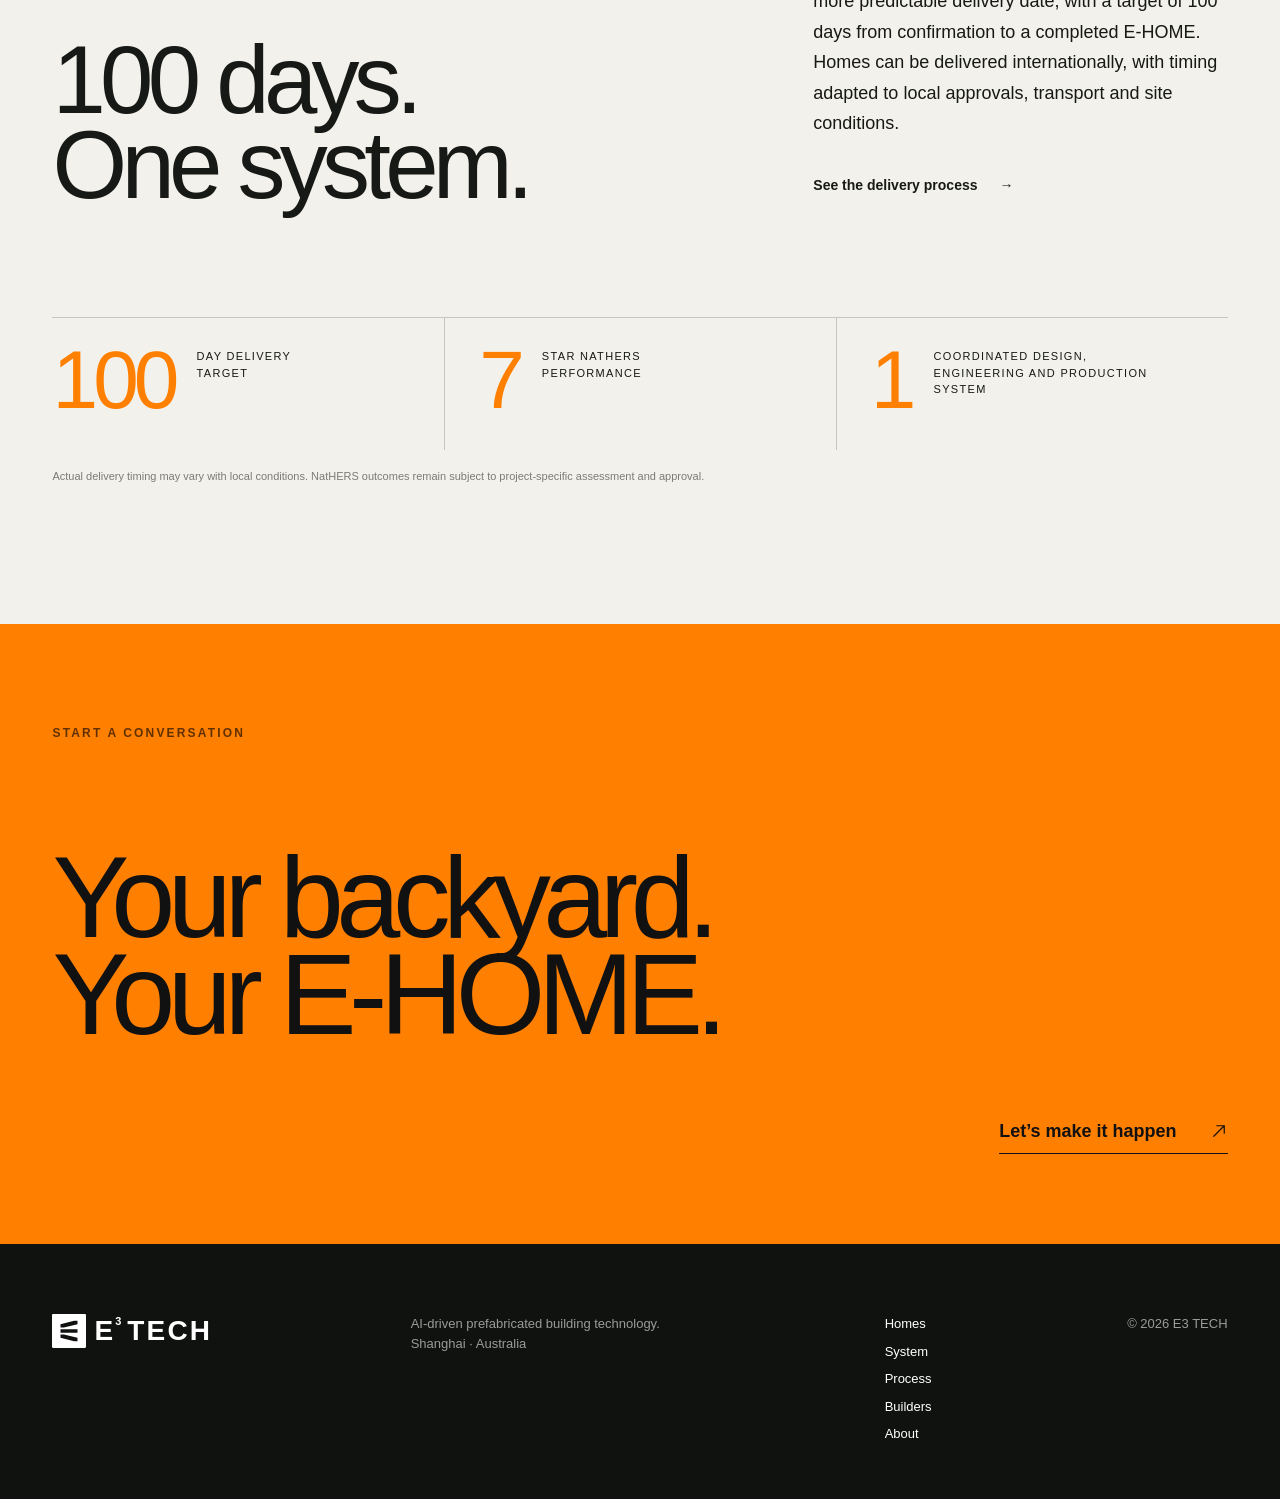
==== commit e1a89c8f: "Preserve About hero image aspect ratio" ====
--- a/about/index.html
+++ b/about/index.html
@@ -42,7 +42,7 @@
     </section>
 
     <figure class="about-hero section">
-      <img src="../assets/about-system.webp" alt="Exploded view of the E-HOME prefabricated building system" loading="eager">
+      <img src="../assets/about-system.webp" alt="Exploded view of the E-HOME prefabricated building system" width="1920" height="777" loading="eager">
     </figure>
 
     <section class="about-story section">
--- a/about.css
+++ b/about.css
@@ -7,8 +7,8 @@
 .about-intro h1{font-size:clamp(60px,7.2vw,116px);font-weight:400;line-height:.9;letter-spacing:-.065em;margin:0}
 .about-copy{display:grid;grid-template-columns:1fr 1fr;gap:32px;padding-bottom:5px}
 .about-copy p{font-size:15px;line-height:1.7;margin:0}
-.about-hero{height:clamp(420px,49vw,720px);padding-bottom:150px}
-.about-hero img{object-position:center center}
+.about-hero{height:auto;padding-bottom:150px}
+.about-hero img{width:100%;height:auto;aspect-ratio:1920/777;object-fit:contain;object-position:center center;background:#171512}
 .about-story{padding-bottom:150px}
 .story-heading{display:grid;grid-template-columns:.38fr 1.15fr;gap:6vw;border-top:1px solid var(--line);padding-top:24px}
 .story-heading h2{font-size:clamp(44px,5.2vw,78px);font-weight:400;line-height:1;letter-spacing:-.052em;max-width:980px;margin:0}
@@ -84,4 +84,4 @@
 .delivery-note{font-size:11px;color:var(--grey);margin:18px 0 0}
 @media(max-width:1000px){.about-intro-grid{grid-template-columns:1fr;gap:52px}.about-copy{max-width:760px}.story-copy{margin-left:0;grid-template-columns:.7fr 1.3fr}.about-brand{grid-template-columns:.3fr 1fr}.brand-copy{grid-column:2}.brand-facts,.brand-uses{grid-column:2}.belief-title{grid-template-columns:1fr;gap:50px}.belief-title>p{max-width:620px}.delivery-grid{grid-template-columns:1fr;gap:45px}.delivery-grid>div{max-width:620px}}
 @media(max-width:900px){.about-page{padding-top:72px}.about-hero{padding-bottom:100px}.story-heading,.system-detail-heading{grid-template-columns:1fr;gap:24px}.story-copy{grid-template-columns:1fr;margin-top:58px}.about-brand{grid-template-columns:1fr}.brand-copy,.brand-facts,.brand-uses{grid-column:1}.brand-facts{grid-template-columns:1fr 1fr}.brand-facts div:nth-child(3){border-left:0;border-top:1px solid rgba(0,0,0,.25)}.brand-uses{margin-top:36px}.belief-title h2{font-size:17vw}.system-detail-grid{grid-template-columns:1fr}.system-detail-grid article{padding:28px 0 38px}.system-detail-grid article+article{border-left:0;border-top:1px solid rgba(255,255,255,.25);padding-left:0}.system-detail-grid h3{margin-top:42px}.standard-cards{grid-template-columns:1fr}.standard-cards article{min-height:300px;border-right:0;border-bottom:1px solid var(--line)}.standard-cards article:last-child{border-bottom:0}.standard-cards svg{margin:52px auto}.delivery-facts{grid-template-columns:1fr}.delivery-facts>div+div{border-left:0;border-top:1px solid var(--line);padding-left:0}}
-@media(max-width:600px){.about-intro{padding-top:70px;padding-bottom:45px}.about-intro h1{font-size:52px}.about-copy{grid-template-columns:1fr;gap:22px}.about-copy p{font-size:16px}.about-hero{height:350px;padding-left:0;padding-right:0;padding-bottom:82px}.about-hero img{object-position:center center}.about-story{padding-bottom:90px}.story-heading h2{font-size:44px}.story-copy{margin-top:44px}.story-lead{font-size:22px}.story-columns{grid-template-columns:1fr;gap:22px}.story-columns p{font-size:16px}.company-lines{margin-top:64px}.company-lines>div{grid-template-columns:42px 1fr;gap:12px}.company-lines p{grid-column:2}.about-brand{padding-top:80px;padding-bottom:82px}.brand-statement h2{font-size:44px}.brand-copy{padding-top:18px}.brand-facts{grid-template-columns:1fr}.brand-facts div+div,.brand-facts div:nth-child(3){border-left:0;border-top:1px solid rgba(0,0,0,.25);padding-left:0}.brand-uses{grid-template-columns:1fr}.brand-uses small,.brand-uses span{padding:15px 0}.brand-uses span{border-left:0;border-top:1px solid rgba(0,0,0,.25);padding-left:0}.about-belief{padding-top:26px;padding-bottom:78px}.belief-kicker>span{display:none}.belief-title{margin:58px 0 66px;gap:34px}.belief-title h2{font-size:23vw;line-height:.77}.belief-title>p{font-size:17px}.belief-list article{grid-template-columns:42px 1fr;gap:12px;padding:20px 0 24px}.belief-list article p,.belief-list h3{grid-column:2}.belief-list h3{font-size:27px}.about-system-detail{padding-top:84px;padding-bottom:84px}.system-detail-heading{margin-bottom:58px}.system-detail-heading h2{font-size:50px}.system-detail-grid h3{font-size:28px}.about-standards{padding-bottom:90px}.about-section-heading{text-align:left;margin-bottom:42px}.about-section-heading h2{font-size:46px}.standard-cards article{min-height:280px}.about-delivery{padding-top:90px;padding-bottom:88px}.delivery-grid h2{font-size:62px}.delivery-grid p{font-size:16px}.delivery-facts{margin-top:72px}.delivery-facts strong{font-size:72px}}
+@media(max-width:600px){.about-intro{padding-top:70px;padding-bottom:45px}.about-intro h1{font-size:52px}.about-copy{grid-template-columns:1fr;gap:22px}.about-copy p{font-size:16px}.about-hero{height:auto;padding-left:0;padding-right:0;padding-bottom:82px}.about-hero img{height:auto;object-fit:contain;object-position:center center}.about-story{padding-bottom:90px}.story-heading h2{font-size:44px}.story-copy{margin-top:44px}.story-lead{font-size:22px}.story-columns{grid-template-columns:1fr;gap:22px}.story-columns p{font-size:16px}.company-lines{margin-top:64px}.company-lines>div{grid-template-columns:42px 1fr;gap:12px}.company-lines p{grid-column:2}.about-brand{padding-top:80px;padding-bottom:82px}.brand-statement h2{font-size:44px}.brand-copy{padding-top:18px}.brand-facts{grid-template-columns:1fr}.brand-facts div+div,.brand-facts div:nth-child(3){border-left:0;border-top:1px solid rgba(0,0,0,.25);padding-left:0}.brand-uses{grid-template-columns:1fr}.brand-uses small,.brand-uses span{padding:15px 0}.brand-uses span{border-left:0;border-top:1px solid rgba(0,0,0,.25);padding-left:0}.about-belief{padding-top:26px;padding-bottom:78px}.belief-kicker>span{display:none}.belief-title{margin:58px 0 66px;gap:34px}.belief-title h2{font-size:23vw;line-height:.77}.belief-title>p{font-size:17px}.belief-list article{grid-template-columns:42px 1fr;gap:12px;padding:20px 0 24px}.belief-list article p,.belief-list h3{grid-column:2}.belief-list h3{font-size:27px}.about-system-detail{padding-top:84px;padding-bottom:84px}.system-detail-heading{margin-bottom:58px}.system-detail-heading h2{font-size:50px}.system-detail-grid h3{font-size:28px}.about-standards{padding-bottom:90px}.about-section-heading{text-align:left;margin-bottom:42px}.about-section-heading h2{font-size:46px}.standard-cards article{min-height:280px}.about-delivery{padding-top:90px;padding-bottom:88px}.delivery-grid h2{font-size:62px}.delivery-grid p{font-size:16px}.delivery-facts{margin-top:72px}.delivery-facts strong{font-size:72px}}
